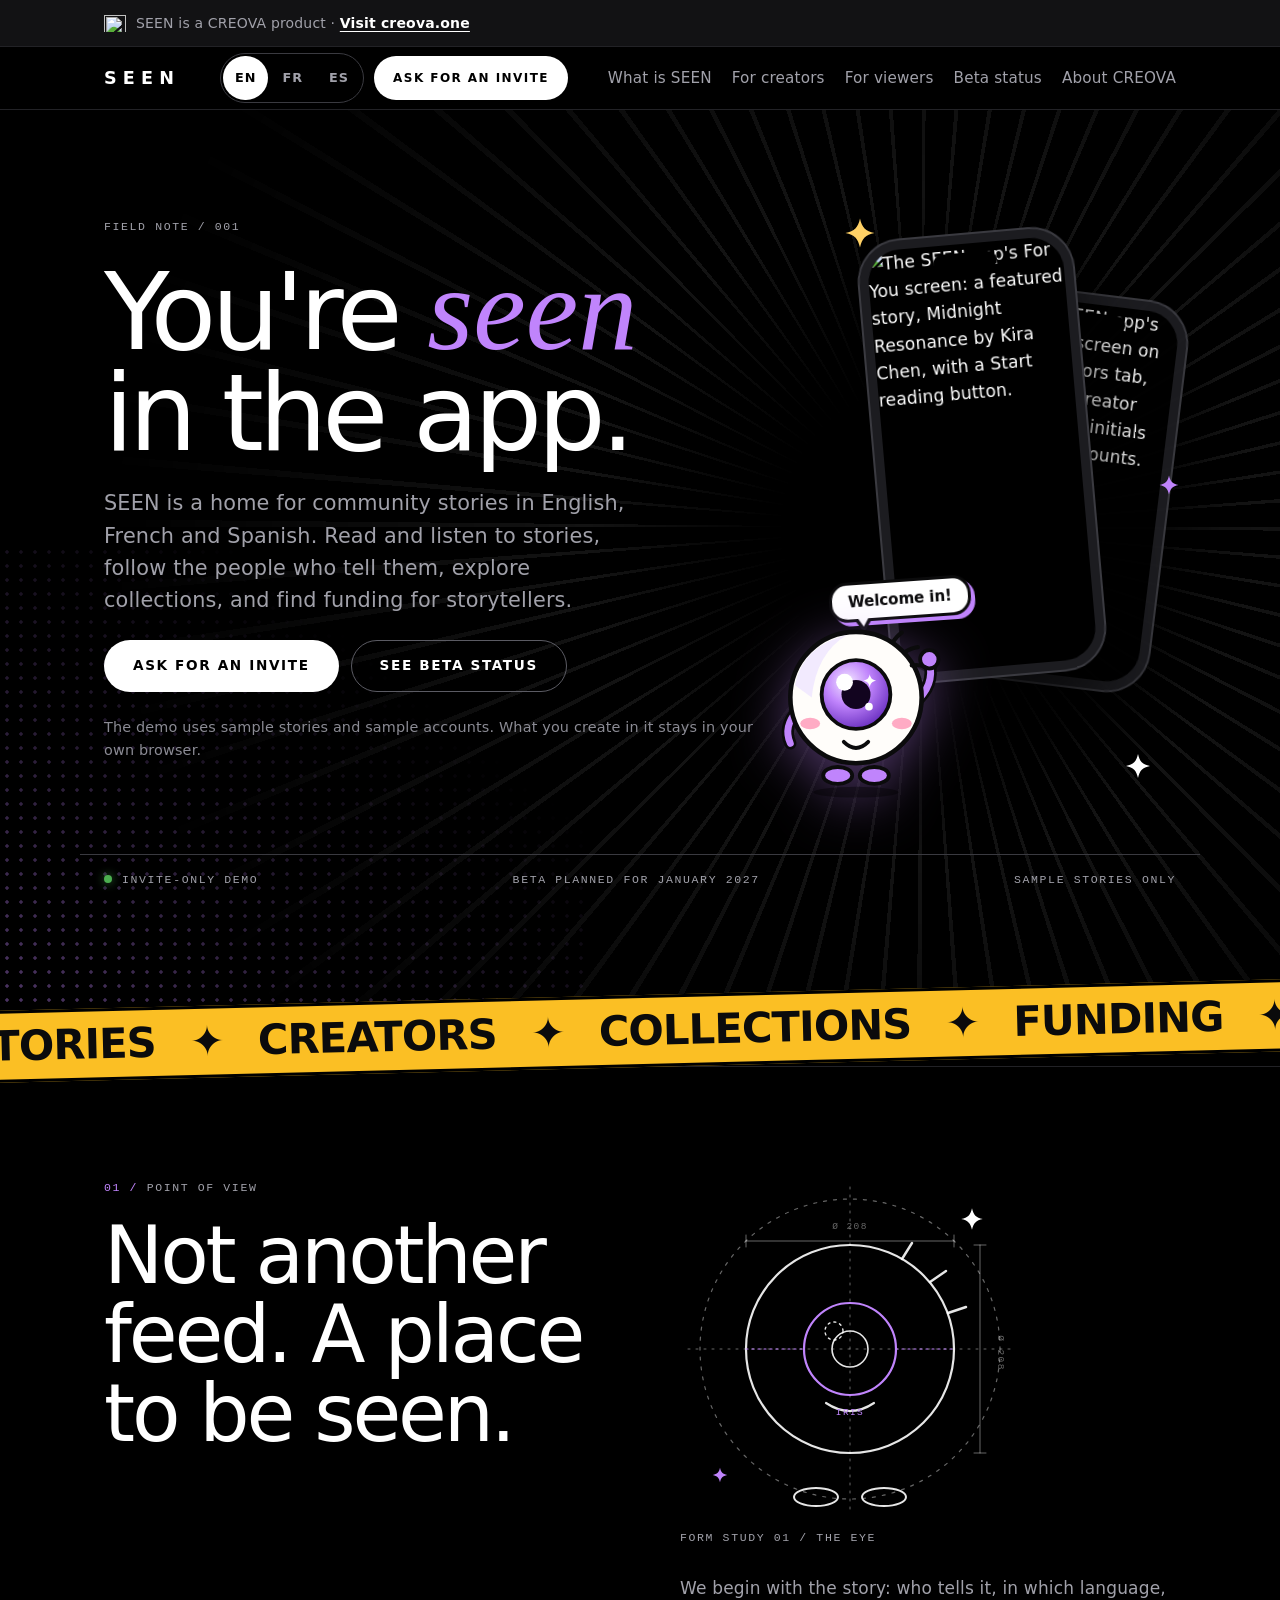
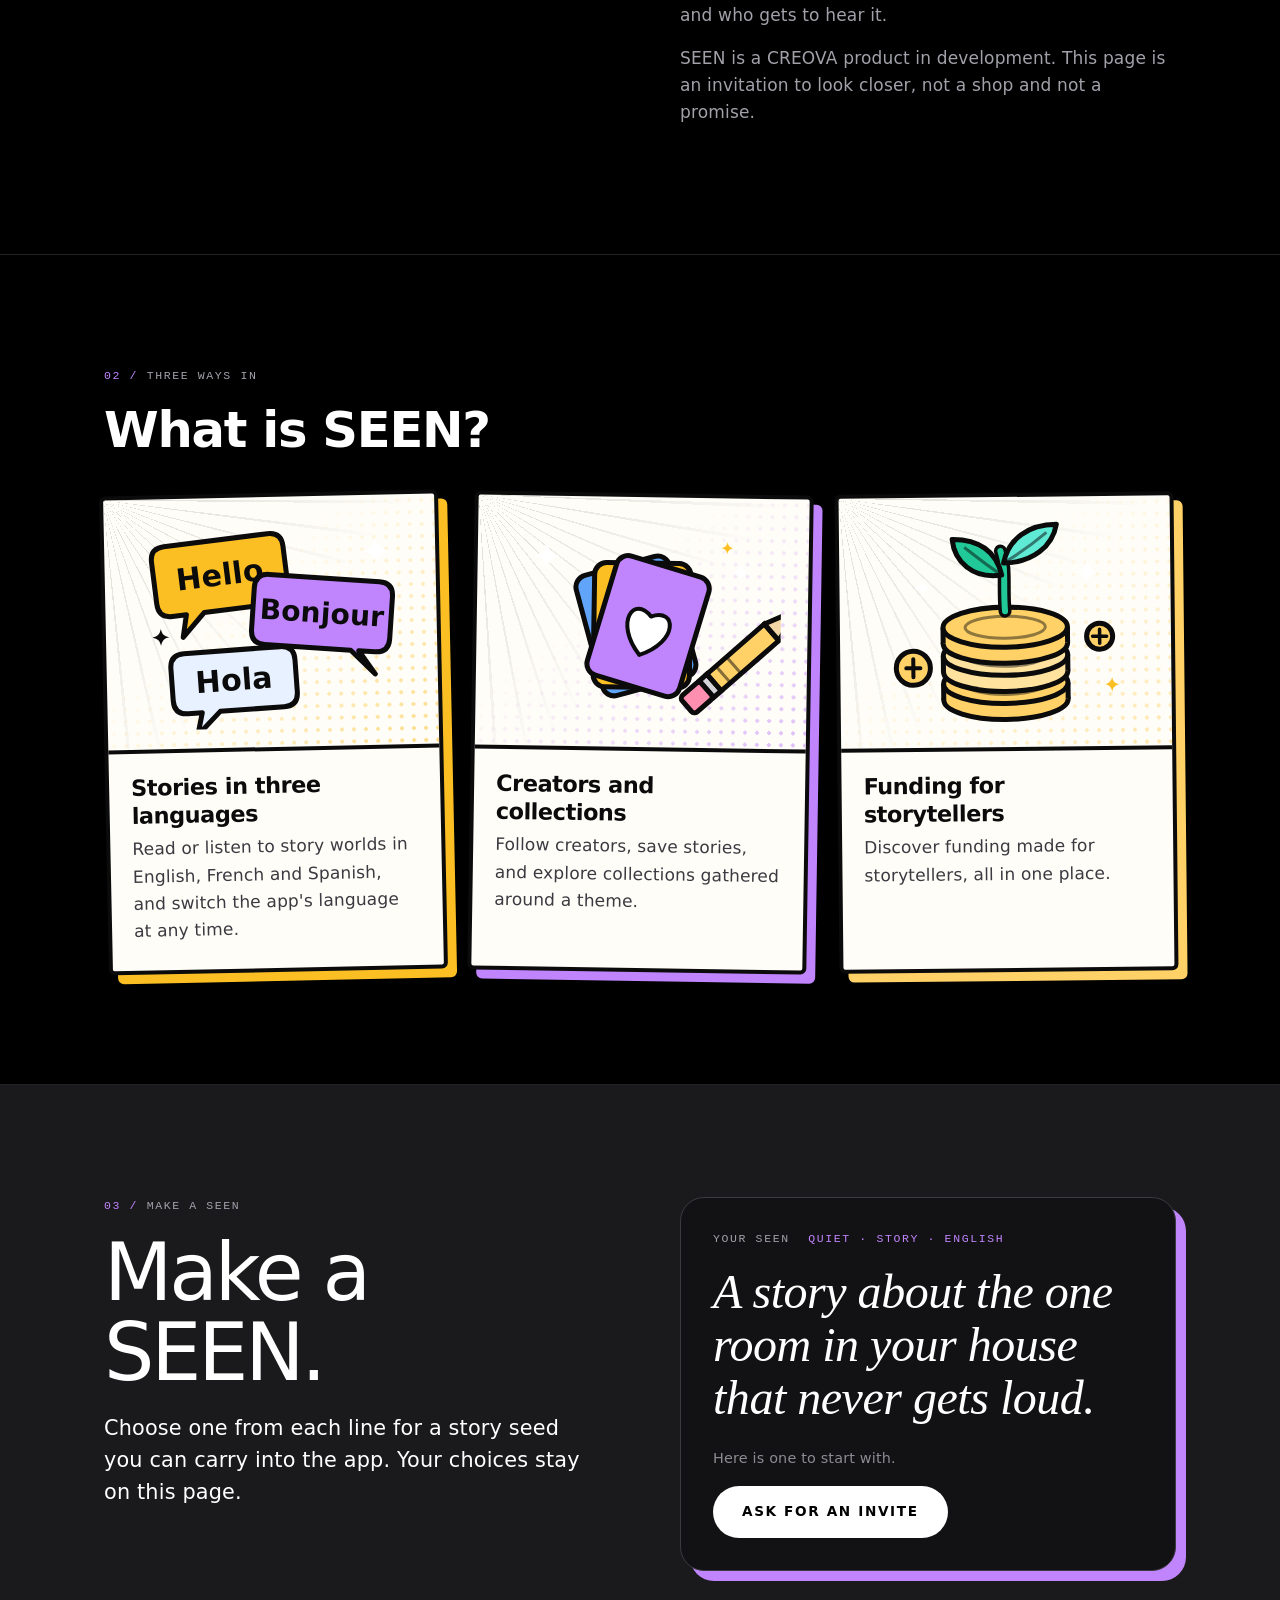
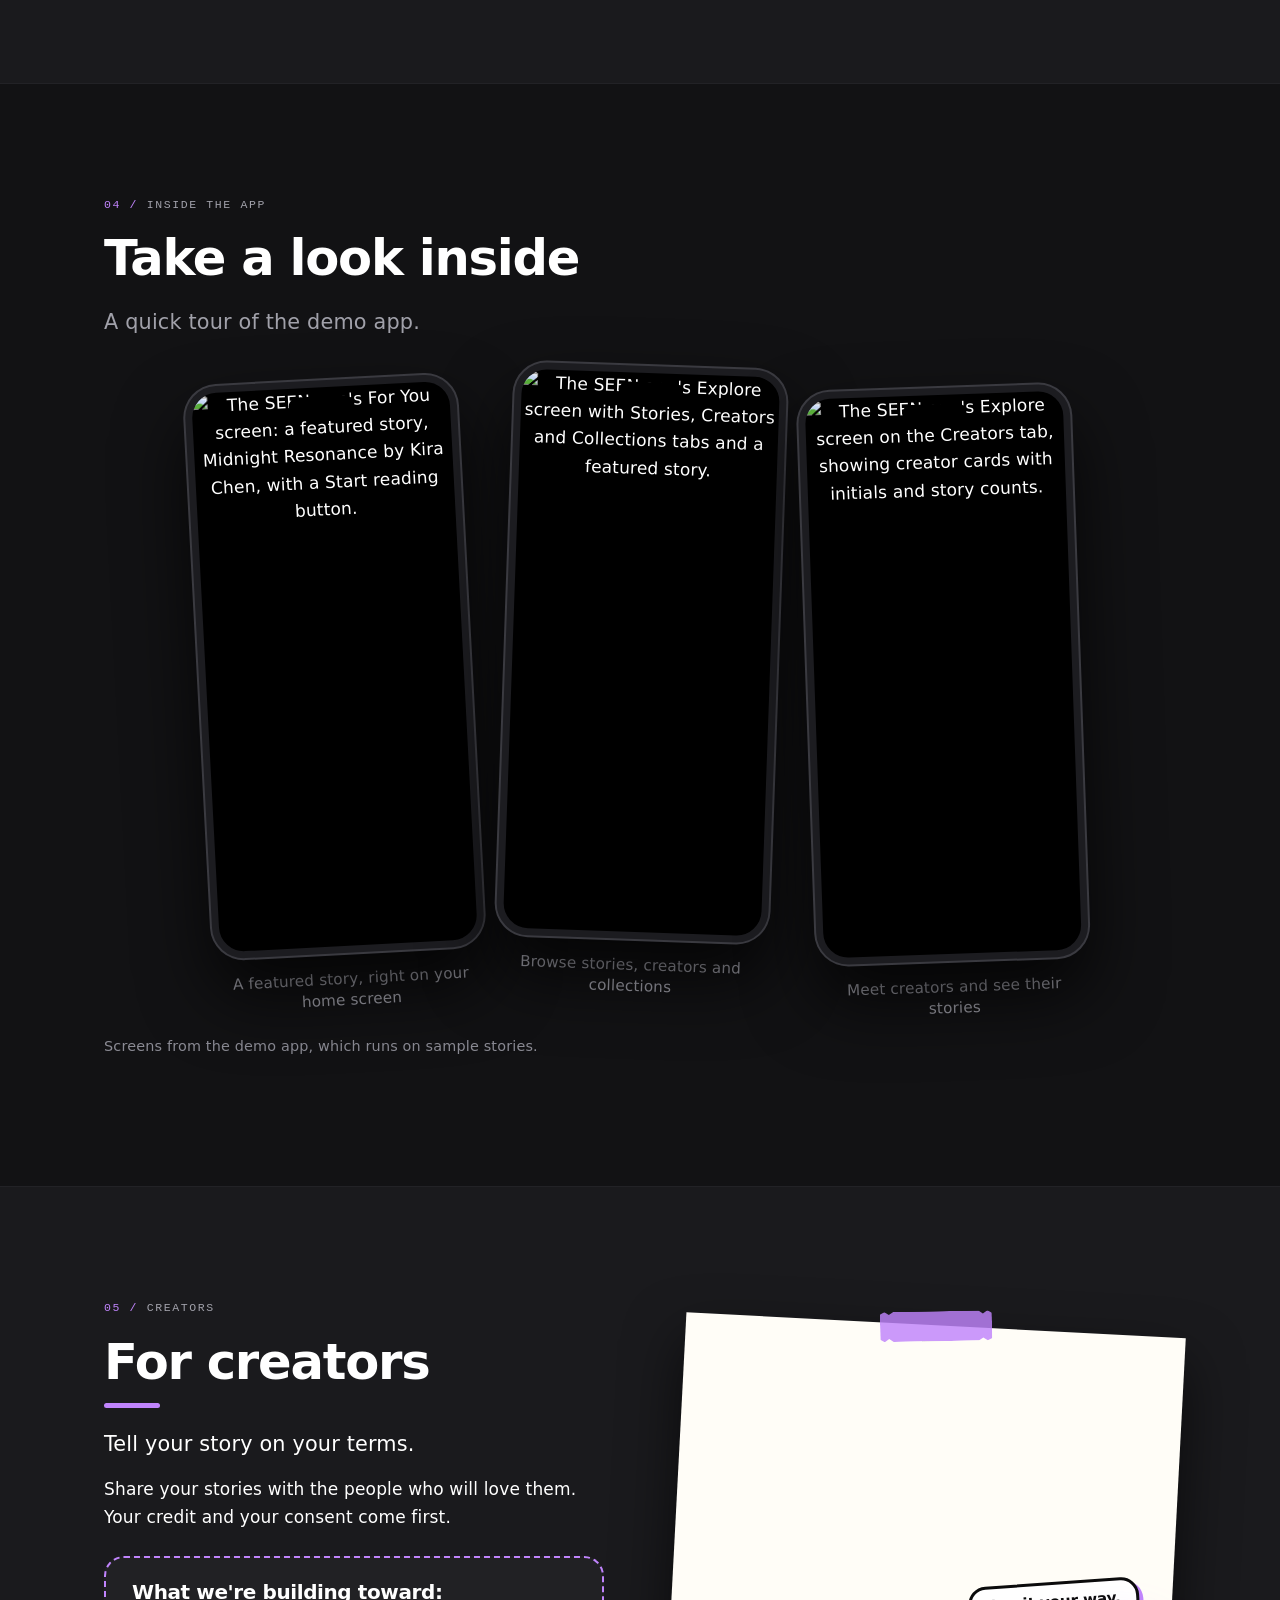
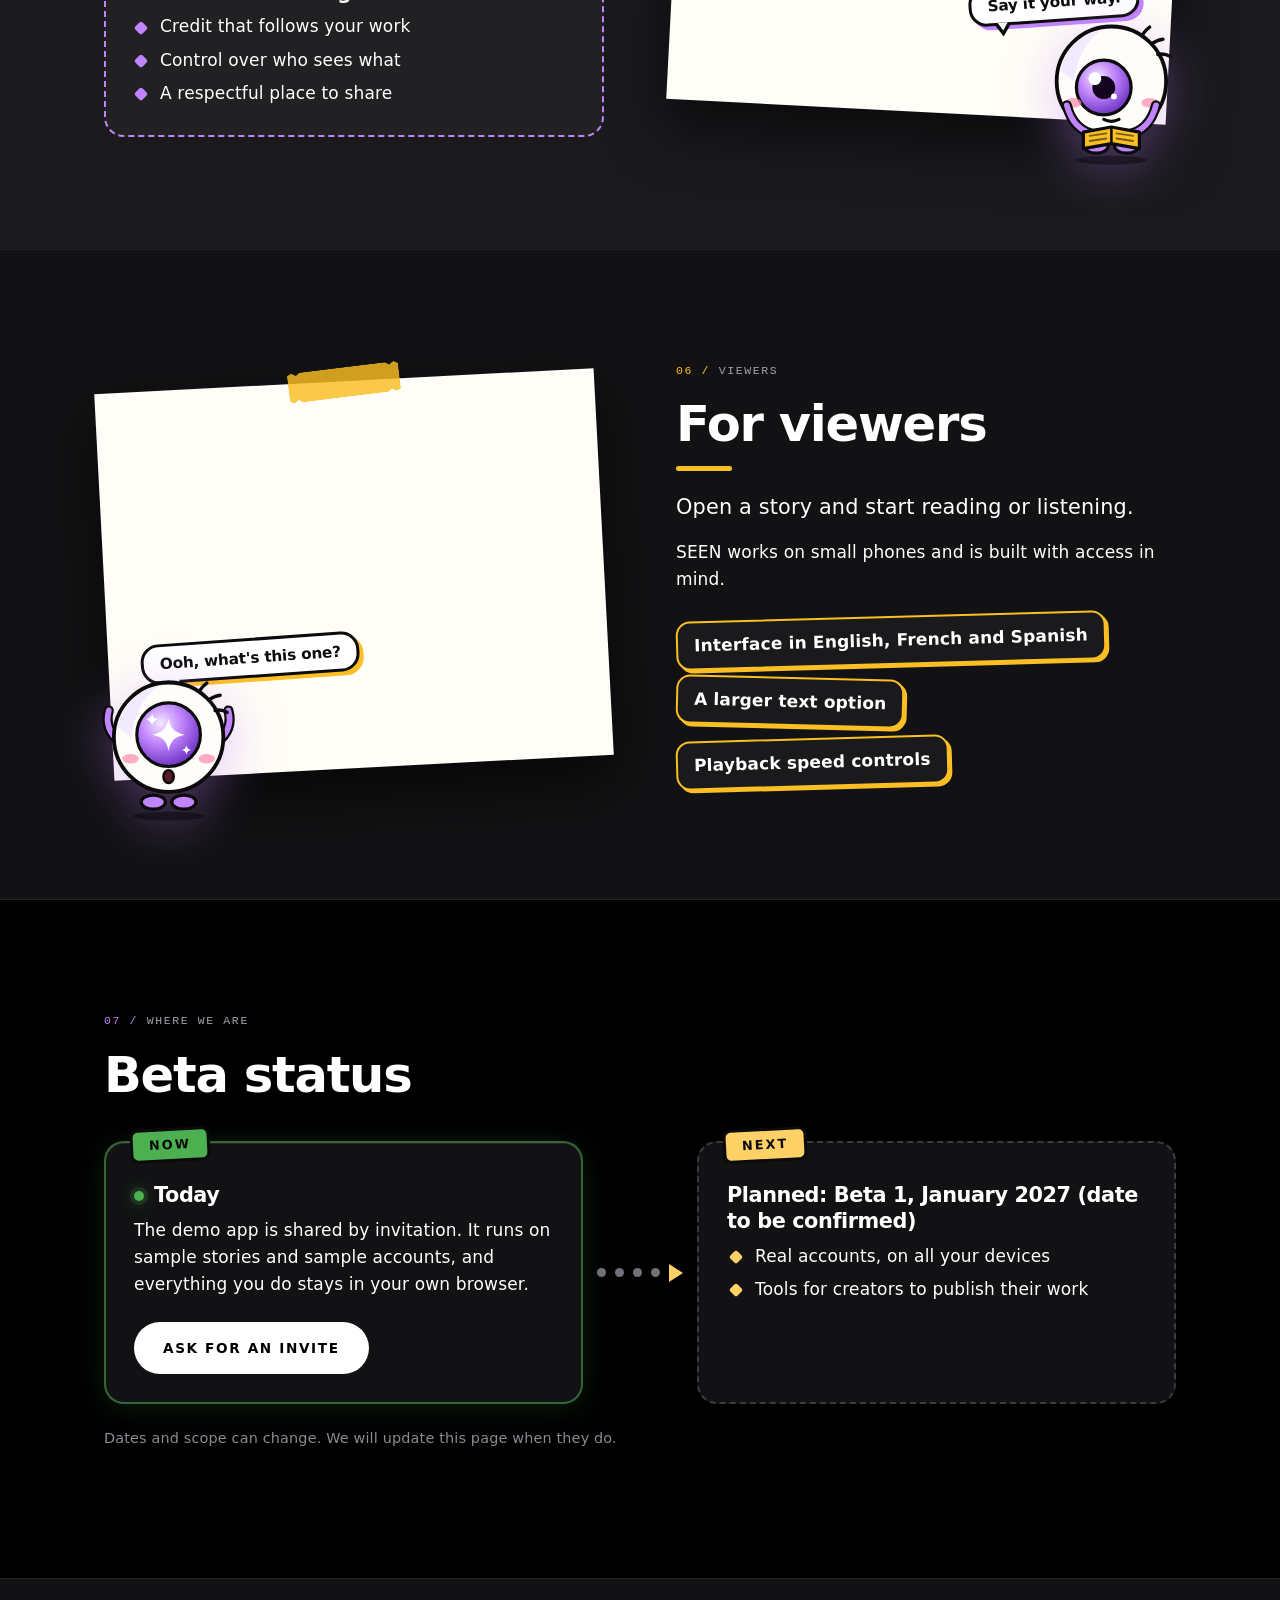
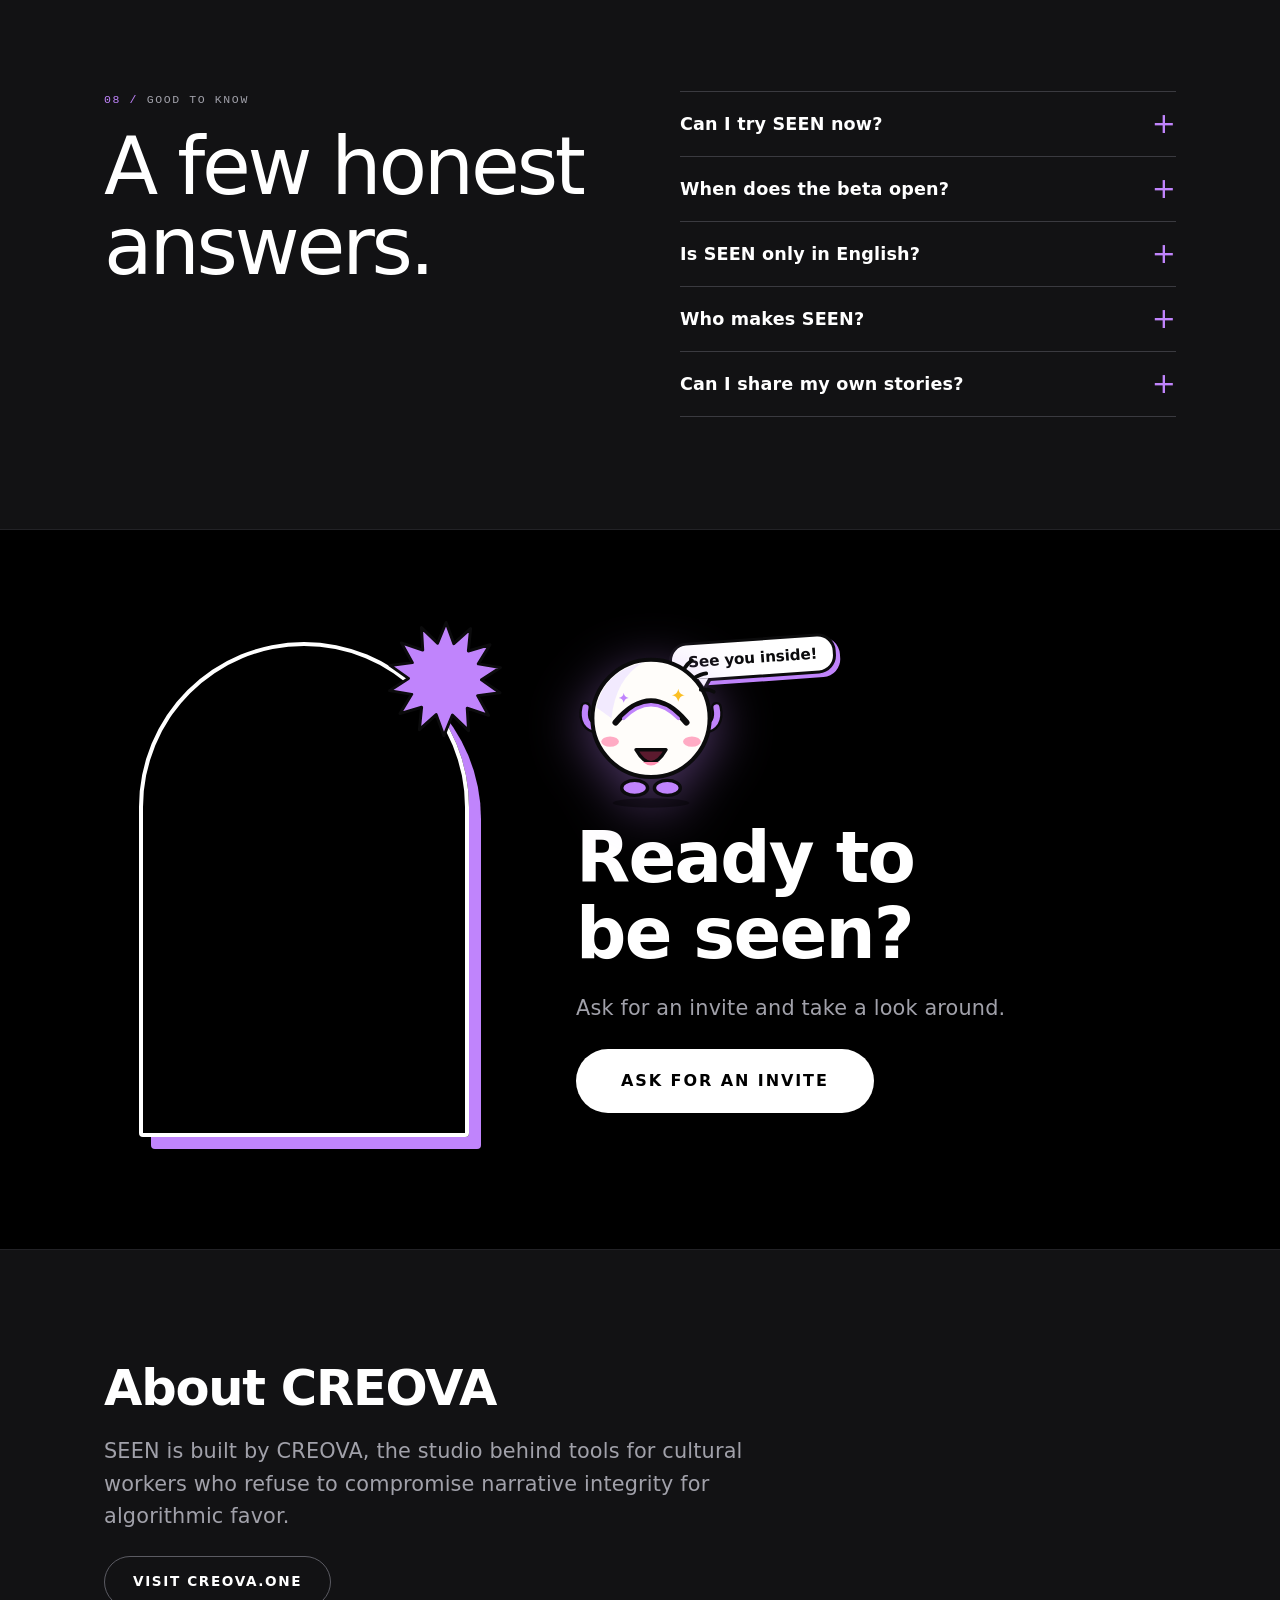
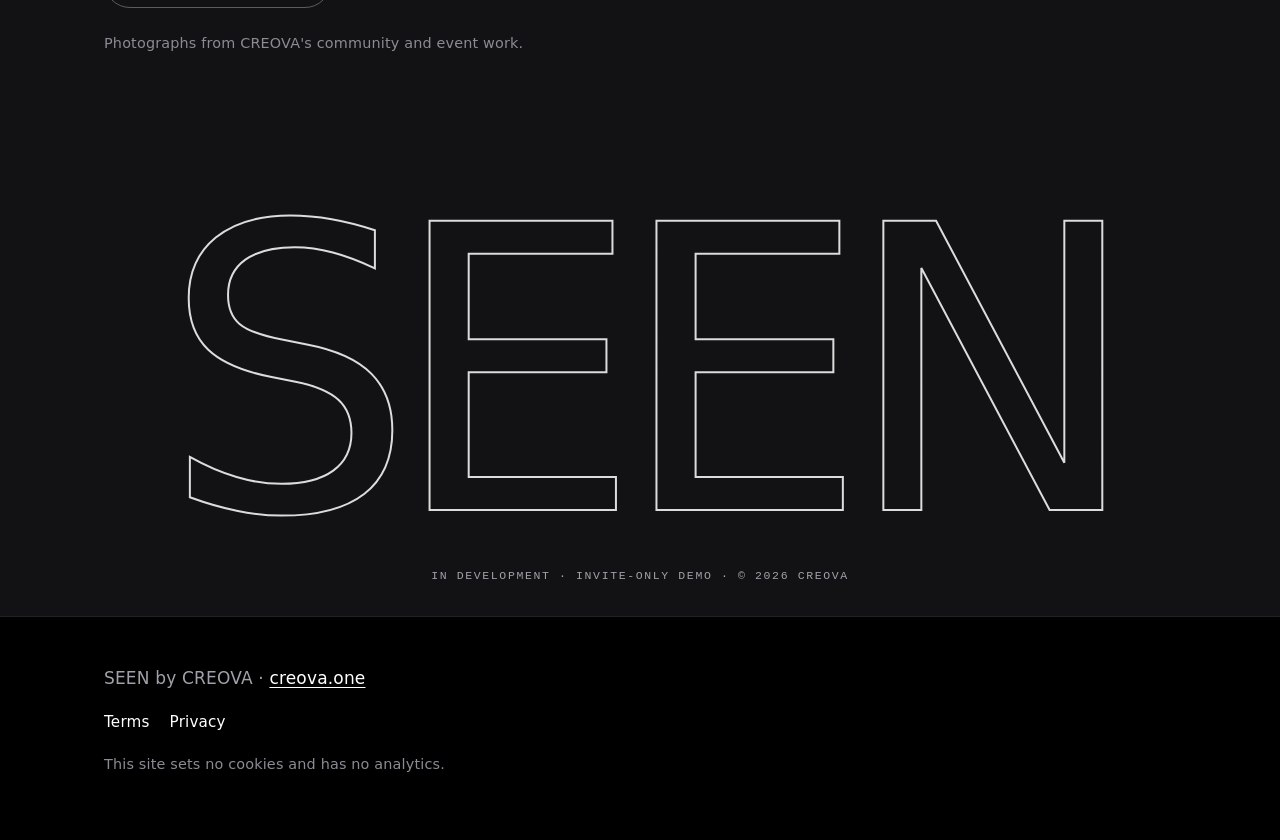
==== index.html @ 84ec368d "Publish SEEN website" ====
<!DOCTYPE html>
<html lang="en">
  <head>
    <meta charset="UTF-8" />
    <meta name="viewport" content="width=device-width, initial-scale=1" />
    <meta http-equiv="Content-Security-Policy" content="default-src 'none'; script-src 'self'; style-src 'self'; font-src 'self'; img-src 'self' data:; base-uri 'self'; form-action 'none'" />
    <meta name="referrer" content="strict-origin-when-cross-origin" />
    <title>SEEN: You're seen in the app</title>
    <meta name="description" content="SEEN is a home for community stories in English, French and Spanish. Read and listen to stories, follow creators, explore collections and find funding for storytellers." />
    <meta name="theme-color" content="#000000" />
    <link rel="icon" type="image/png" sizes="192x192" href="icons/icon-192.png" />
    <link rel="apple-touch-icon" href="icons/apple-touch-icon.png" />
    <meta name="apple-mobile-web-app-title" content="SEEN" />
    <meta property="og:type" content="website" />
    <meta property="og:site_name" content="SEEN by CREOVA" />
    <meta property="og:title" content="SEEN: You're seen in the app" />
    <meta property="og:description" content="SEEN is a home for community stories in English, French and Spanish. Read and listen to stories, follow creators, explore collections and find funding for storytellers." />
    <meta name="twitter:card" content="summary" />
    <meta property="og:image" content="https://seen.creova.one/icons/icon-512.png" />
    <link rel="alternate" hreflang="en" href="https://seen.creova.one/" />
    <link rel="alternate" hreflang="fr" href="https://seen.creova.one/fr/" />
    <link rel="alternate" hreflang="es" href="https://seen.creova.one/es/" />
    <link rel="alternate" hreflang="x-default" href="https://seen.creova.one/" />
    <link rel="canonical" href="https://seen.creova.one/" />
    <meta property="og:url" content="https://seen.creova.one/" />
    <link rel="preload" href="fonts/instrument-serif-latin-400-italic.woff2" as="font" type="font/woff2" crossorigin />
    <link rel="stylesheet" href="styles.css" />
    <script src="site.js" defer></script>
  </head>
  <body>
    <a class="skip" href="#main">Skip to content</a>
    <div class="creova-bar">
      <div class="wrap bar-row">
        <img src="creova-mark.png" alt="" width="22" height="17" />
        <p>SEEN is a CREOVA product · <a href="https://creova.one" rel="noopener">Visit creova.one</a></p>
      </div>
    </div>
    <header class="site-header">
      <div class="wrap header-row">
        <a class="wordmark" href="./" aria-label="SEEN">SEEN</a>
        <div class="header-tools">
          <nav aria-label="Language">
            <ul class="pill"><li><span aria-current="true" lang="en" aria-label="English">EN</span></li><li><a href="fr/" lang="fr" hreflang="fr" aria-label="Français">FR</a></li><li><a href="es/" lang="es" hreflang="es" aria-label="Español">ES</a></li></ul>
          </nav>
          <a class="btn btn-primary btn-small" href="mailto:support@creova.one?subject=SEEN%20invite%20request" rel="noopener">Ask for an invite</a>
        </div>
        <nav class="main-nav" aria-label="Main">
          <ul class="nav">
            <li><a href="#what">What is SEEN</a></li>
            <li><a href="#creators">For creators</a></li>
            <li><a href="#viewers">For viewers</a></li>
            <li><a href="#beta">Beta status</a></li>
            <li><a href="https://creova.one" rel="noopener">About CREOVA</a></li>
          </ul>
        </nav>
      </div>
    </header>

    <main id="main">
      <section class="band band--black hero" aria-labelledby="hero-title">
        <div class="focus-lines" aria-hidden="true"></div>
        <div class="wrap hero-grid">
          <div class="hero-copy">
            <p class="mono field">Field note / 001</p>
            <h1 id="hero-title">You're <em>seen</em> in the app.</h1>
            <p class="lead">SEEN is a home for community stories in English, French and Spanish. Read and listen to stories, follow the people who tell them, explore collections, and find funding for storytellers.</p>
            <p class="actions">
              <a class="btn btn-primary" href="mailto:support@creova.one?subject=SEEN%20invite%20request" rel="noopener">Ask for an invite</a>
              <a class="btn btn-ghost" href="#beta">See beta status</a>
            </p>
            <p class="note">The demo uses sample stories and sample accounts. What you create in it stays in your own browser.</p>
          </div>
          <div class="hero-stage">
            <div class="phone phone--back"><img src="img/app-creators.jpg" alt="The SEEN app's Explore screen on the Creators tab, showing creator cards with initials and story counts." width="508" height="1100" decoding="async" /></div>
            <div class="phone phone--front"><img src="img/app-home.jpg" alt="The SEEN app's For You screen: a featured story, Midnight Resonance by Kira Chen, with a Start reading button." width="508" height="1100" decoding="async" /></div>
            <div class="hero-mascot"><p class="bubble bubble--hero" aria-hidden="true">Welcome in!</p><svg class="mascot mascot--hello" viewBox="0 0 220 244" aria-hidden="true" focusable="false" xmlns="http://www.w3.org/2000/svg"><defs><radialGradient id="iris1" cx="38%" cy="32%" r="78%"><stop offset="0" stop-color="#f3e8ff"/><stop offset=".42" stop-color="#c084fc"/><stop offset="1" stop-color="#5b21b6"/></radialGradient></defs>
    <ellipse cx="110" cy="236" rx="56" ry="7" fill="#000" opacity=".4"/>
    <ellipse cx="86" cy="214" rx="19" ry="11" fill="#c084fc" stroke="#0b0b0c" stroke-width="5"/>
    <ellipse cx="134" cy="214" rx="19" ry="11" fill="#c084fc" stroke="#0b0b0c" stroke-width="5"/>
    <path class="wave" d="M186 120 Q214 96 206 66" fill="none" stroke="#0b0b0c" stroke-width="16" stroke-linecap="round"/><path class="wave" d="M186 120 Q214 96 206 66" fill="none" stroke="#c084fc" stroke-width="9" stroke-linecap="round"/><circle class="wave" cx="206" cy="62" r="12" fill="#c084fc" stroke="#0b0b0c" stroke-width="5"/><path d="M34 128 Q14 150 24 172" fill="none" stroke="#0b0b0c" stroke-width="16" stroke-linecap="round"/><path d="M34 128 Q14 150 24 172" fill="none" stroke="#c084fc" stroke-width="9" stroke-linecap="round"/>
    <circle cx="110" cy="112" r="86" fill="#fffdfa" stroke="#0b0b0c" stroke-width="6"/>
    <path d="M30 96 Q40 44 98 30 Q58 54 52 112 Z" fill="#efe7ff" opacity=".8"/>
    <g class="iris"><circle cx="110" cy="108" r="45" fill="url(#iris1)" stroke="#0b0b0c" stroke-width="5"/><circle cx="110" cy="108" r="19" fill="#12041f"/><circle cx="95" cy="92" r="11" fill="#fff"/><circle cx="127" cy="124" r="5" fill="#fff"/><path transform="translate(128 90) rotate(0) scale(0.7)" fill="#fff" d="M0 -12 C1.6 -4.5 4.5 -1.6 12 0 C4.5 1.6 1.6 4.5 0 12 C-1.6 4.5 -4.5 1.6 -12 0 C-4.5 -1.6 -1.6 -4.5 0 -12Z"/></g>
    <ellipse cx="50" cy="146" rx="13" ry="7.5" fill="#ff8fb1" opacity=".75"/>
    <ellipse cx="170" cy="146" rx="13" ry="7.5" fill="#ff8fb1" opacity=".75"/>
    <path d="M158 40 q6 -9 12 -13 M173 53 q10 -6 18 -7 M183 70 q11 -2 19 3" fill="none" stroke="#0b0b0c" stroke-width="5.5" stroke-linecap="round"/>
    <path d="M94 170 Q110 186 126 170" fill="none" stroke="#0b0b0c" stroke-width="5" stroke-linecap="round"/>
    
    </svg></div>
            <svg class="spark spark--a" viewBox="-14 -14 28 28" width="34" height="34" aria-hidden="true" focusable="false"><path transform="translate(0 0) rotate(0) scale(1)" fill="#ffd166" d="M0 -12 C1.6 -4.5 4.5 -1.6 12 0 C4.5 1.6 1.6 4.5 0 12 C-1.6 4.5 -4.5 1.6 -12 0 C-4.5 -1.6 -1.6 -4.5 0 -12Z"/></svg><svg class="spark spark--b" viewBox="-14 -14 28 28" width="22" height="22" aria-hidden="true" focusable="false"><path transform="translate(0 0) rotate(0) scale(1)" fill="#c084fc" d="M0 -12 C1.6 -4.5 4.5 -1.6 12 0 C4.5 1.6 1.6 4.5 0 12 C-1.6 4.5 -4.5 1.6 -12 0 C-4.5 -1.6 -1.6 -4.5 0 -12Z"/></svg><svg class="spark spark--c" viewBox="-14 -14 28 28" width="28" height="28" aria-hidden="true" focusable="false"><path transform="translate(0 0) rotate(0) scale(1)" fill="#fff" d="M0 -12 C1.6 -4.5 4.5 -1.6 12 0 C4.5 1.6 1.6 4.5 0 12 C-1.6 4.5 -4.5 1.6 -12 0 C-4.5 -1.6 -1.6 -4.5 0 -12Z"/></svg>
          </div>
        </div>
        <ul class="wrap statusbar mono"><li>Invite-only demo</li><li>Beta planned for January 2027</li><li>Sample stories only</li></ul>
      </section>

      <div class="marquee" aria-hidden="true"><div class="marquee-track"><div class="marquee-group"><span>Stories</span><span>Creators</span><span>Collections</span><span>Funding</span><span>English</span><span>Français</span><span>Español</span></div><div class="marquee-group"><span>Stories</span><span>Creators</span><span>Collections</span><span>Funding</span><span>English</span><span>Français</span><span>Español</span></div></div></div>

      <section class="band band--black idea" aria-labelledby="idea-title">
        <div class="wrap idea-grid">
          <div>
            <p class="kicker mono">Point of view</p>
            <h2 id="idea-title" class="display">Not another feed. A place to be seen.</h2>
          </div>
          <div class="idea-side">
            <figure class="study"><svg class="study-art" viewBox="0 0 340 340" aria-hidden="true" focusable="false" xmlns="http://www.w3.org/2000/svg"><g fill="none" stroke-linecap="round">
      <circle cx="170" cy="170" r="150" stroke="rgba(255,255,255,.4)" stroke-width="1.2" stroke-dasharray="3 7"/>
      <path d="M170 8 V332 M8 170 H332" stroke="rgba(255,255,255,.4)" stroke-width="1" stroke-dasharray="2 6"/>
      <circle cx="170" cy="170" r="104" stroke="rgba(255,255,255,.9)" stroke-width="2.2"/>
      <circle cx="170" cy="170" r="46" stroke="#c084fc" stroke-width="2.2"/>
      <circle cx="170" cy="170" r="18" stroke="rgba(255,255,255,.9)" stroke-width="1.6"/>
      <circle cx="154" cy="152" r="9" stroke="rgba(255,255,255,.9)" stroke-width="1.4" stroke-dasharray="2 4"/>
      <path d="M222 80 L232 64 M250 103 L266 92 M268 134 L286 128" stroke="rgba(255,255,255,.9)" stroke-width="2.4"/>
      <path d="M146 224 q24 16 48 0" stroke="rgba(255,255,255,.9)" stroke-width="2.2"/>
      <ellipse cx="136" cy="318" rx="22" ry="9" stroke="rgba(255,255,255,.9)" stroke-width="2"/><ellipse cx="204" cy="318" rx="22" ry="9" stroke="rgba(255,255,255,.9)" stroke-width="2"/>
      <path d="M66 170 H124 M216 170 H274" stroke="#c084fc" stroke-width="1.2" stroke-dasharray="2 4"/>
      <path d="M66 62 H274" stroke="rgba(255,255,255,.4)" stroke-width="1"/><path d="M66 56 V68 M274 56 V68" stroke="rgba(255,255,255,.4)" stroke-width="1"/>
      <path d="M300 66 V274" stroke="rgba(255,255,255,.4)" stroke-width="1"/><path d="M294 66 H306 M294 274 H306" stroke="rgba(255,255,255,.4)" stroke-width="1"/>
    </g>
    <g fill="rgba(255,255,255,.9)" font-size="9.5" letter-spacing="1.4" class="mono-svg">
      <text x="170" y="50" text-anchor="middle" fill="rgba(255,255,255,.4)">&#216; 208</text>
      <text x="318" y="174" text-anchor="middle" fill="rgba(255,255,255,.4)" transform="rotate(90 318 174)">&#216; 208</text>
      <text x="170" y="236" text-anchor="middle" fill="#c084fc">IRIS</text>
      
    </g>
    <path transform="translate(292 40) rotate(0) scale(0.9)" fill="#fff" d="M0 -12 C1.6 -4.5 4.5 -1.6 12 0 C4.5 1.6 1.6 4.5 0 12 C-1.6 4.5 -4.5 1.6 -12 0 C-4.5 -1.6 -1.6 -4.5 0 -12Z"/><path transform="translate(40 296) rotate(0) scale(0.6)" fill="#c084fc" d="M0 -12 C1.6 -4.5 4.5 -1.6 12 0 C4.5 1.6 1.6 4.5 0 12 C-1.6 4.5 -4.5 1.6 -12 0 C-4.5 -1.6 -1.6 -4.5 0 -12Z"/></svg><figcaption class="mono">Form study 01 / The eye</figcaption></figure>
            <p>We begin with the story: who tells it, in which language, and who gets to hear it.</p>
            <p>SEEN is a CREOVA product in development. This page is an invitation to look closer, not a shop and not a promise.</p>
          </div>
        </div>
      </section>

      <section id="what" class="band band--black" aria-labelledby="what-title">
        <div class="wrap">
          <p class="kicker mono">Three ways in</p>
          <h2 id="what-title">What is SEEN?</h2>
          <div class="panels">
            <article class="mpanel mpanel--story">
              <div class="paper"><div class="tone" aria-hidden="true"></div><svg class="spot spot--lang" viewBox="0 0 260 210" aria-hidden="true" focusable="false" xmlns="http://www.w3.org/2000/svg"><g transform="rotate(-6 80 57)"><path d="M28 22 H132 Q146 22 146 36 V78 Q146 92 132 92 H60 L36 114 L42 92 H28 Q14 92 14 78 V36 Q14 22 28 22 Z" fill="#fbbf24" stroke="#0b0b0c" stroke-width="5" stroke-linejoin="round"/><text x="80" y="67.2" text-anchor="middle" font-size="30" font-weight="800" fill="#0b0b0c" class="spot-text">Hello</text></g><g transform="rotate(5 181 97)"><path d="M126 62 H236 Q250 62 250 76 V118 Q250 132 236 132 H220 L238 154 L212 132 H126 Q112 132 112 118 V76 Q112 62 126 62 Z" fill="#c084fc" stroke="#0b0b0c" stroke-width="5" stroke-linejoin="round"/><text x="181" y="106.52" text-anchor="middle" font-size="28" font-weight="800" fill="#0b0b0c" class="spot-text">Bonjour</text></g><g transform="rotate(-3 92 162)"><path d="M44 132 H140 Q154 132 154 146 V178 Q154 192 140 192 H76 L52 214 L58 192 H44 Q30 192 30 178 V146 Q30 132 44 132 Z" fill="#e8f1ff" stroke="#0b0b0c" stroke-width="5" stroke-linejoin="round"/><text x="92" y="172.2" text-anchor="middle" font-size="30" font-weight="800" fill="#0b0b0c" class="spot-text">Hola</text></g>
       <path transform="translate(236 36) rotate(0) scale(1.1)" fill="#fff" d="M0 -12 C1.6 -4.5 4.5 -1.6 12 0 C4.5 1.6 1.6 4.5 0 12 C-1.6 4.5 -4.5 1.6 -12 0 C-4.5 -1.6 -1.6 -4.5 0 -12Z"/><path transform="translate(20 118) rotate(0) scale(0.7)" fill="#0b0b0c" d="M0 -12 C1.6 -4.5 4.5 -1.6 12 0 C4.5 1.6 1.6 4.5 0 12 C-1.6 4.5 -4.5 1.6 -12 0 C-4.5 -1.6 -1.6 -4.5 0 -12Z"/></svg></div>
              <div class="caption"><h3>Stories in three languages</h3><p>Read or listen to story worlds in English, French and Spanish, and switch the app's language at any time.</p></div>
            </article>
            <article class="mpanel mpanel--creator">
              <div class="paper"><div class="tone" aria-hidden="true"></div><svg class="spot spot--create" viewBox="0 0 260 210" aria-hidden="true" focusable="false" xmlns="http://www.w3.org/2000/svg"><g transform="rotate(-16 130 130)"><rect x="82" y="46" width="96" height="124" rx="12" fill="#60a5fa" stroke="#0b0b0c" stroke-width="5"/><circle cx="130" cy="92" r="14" fill="#fff" stroke="#0b0b0c" stroke-width="4"/><path d="M102 150 Q130 116 158 150" fill="#fff" stroke="#0b0b0c" stroke-width="4"/></g>
       <g transform="rotate(0 130 130)"><rect x="82" y="46" width="96" height="124" rx="12" fill="#fbbf24" stroke="#0b0b0c" stroke-width="5"/><path d="M130 76 l8 18 20 2 -15 13 5 20 -18 -10 -18 10 5 -20 -15 -13 20 -2 Z" fill="#fff" stroke="#0b0b0c" stroke-width="4" stroke-linejoin="round"/></g>
       <g transform="rotate(16 130 130)"><rect x="82" y="46" width="96" height="124" rx="12" fill="#c084fc" stroke="#0b0b0c" stroke-width="5"/><path d="M130 138 C96 114 108 82 130 98 C152 82 164 114 130 138 Z" fill="#fff" stroke="#0b0b0c" stroke-width="4" stroke-linejoin="round"/></g>
       <g transform="translate(176 188) rotate(-42)"><rect x="0" y="-11" width="26" height="22" rx="4" fill="#ff8fb1" stroke="#0b0b0c" stroke-width="5"/><rect x="26" y="-11" width="10" height="22" fill="#d4d4d8" stroke="#0b0b0c" stroke-width="5"/><rect x="36" y="-11" width="76" height="22" fill="#ffd166" stroke="#0b0b0c" stroke-width="5"/><path d="M48 -11 V11 M62 -11 V11" stroke="#0b0b0c" stroke-width="3" opacity=".5"/><path d="M112 -11 L146 0 L112 11 Z" fill="#f3d6a5" stroke="#0b0b0c" stroke-width="5" stroke-linejoin="round"/><path d="M134 -4 L146 0 L134 4 Z" fill="#0b0b0c"/></g>
       <path transform="translate(34 40) rotate(0) scale(1.1)" fill="#fff" d="M0 -12 C1.6 -4.5 4.5 -1.6 12 0 C4.5 1.6 1.6 4.5 0 12 C-1.6 4.5 -4.5 1.6 -12 0 C-4.5 -1.6 -1.6 -4.5 0 -12Z"/><path transform="translate(228 54) rotate(0) scale(0.8)" fill="#fff" d="M0 -12 C1.6 -4.5 4.5 -1.6 12 0 C4.5 1.6 1.6 4.5 0 12 C-1.6 4.5 -4.5 1.6 -12 0 C-4.5 -1.6 -1.6 -4.5 0 -12Z"/><path transform="translate(214 30) rotate(0) scale(0.5)" fill="#fbbf24" d="M0 -12 C1.6 -4.5 4.5 -1.6 12 0 C4.5 1.6 1.6 4.5 0 12 C-1.6 4.5 -4.5 1.6 -12 0 C-4.5 -1.6 -1.6 -4.5 0 -12Z"/></svg></div>
              <div class="caption"><h3>Creators and collections</h3><p>Follow creators, save stories, and explore collections gathered around a theme.</p></div>
            </article>
            <article class="mpanel mpanel--funding">
              <div class="paper"><div class="tone" aria-hidden="true"></div><svg class="spot spot--fund" viewBox="0 0 260 210" aria-hidden="true" focusable="false" xmlns="http://www.w3.org/2000/svg"><ellipse cx="130" cy="182" rx="62" ry="20" fill="#ffd166" stroke="#0b0b0c" stroke-width="5"/><rect x="68" y="166" width="124" height="16" fill="#ffd166"/><path d="M68 166 V182 M192 166 V182" stroke="#0b0b0c" stroke-width="5"/><ellipse cx="130" cy="166" rx="62" ry="20" fill="#ffd166" stroke="#0b0b0c" stroke-width="5"/><ellipse cx="130" cy="166" rx="40" ry="11" fill="none" stroke="#0b0b0c" stroke-width="3" opacity=".45"/><ellipse cx="130" cy="154" rx="62" ry="20" fill="#ffe29e" stroke="#0b0b0c" stroke-width="5"/><rect x="68" y="138" width="124" height="16" fill="#ffe29e"/><path d="M68 138 V154 M192 138 V154" stroke="#0b0b0c" stroke-width="5"/><ellipse cx="130" cy="138" rx="62" ry="20" fill="#ffe29e" stroke="#0b0b0c" stroke-width="5"/><ellipse cx="130" cy="138" rx="40" ry="11" fill="none" stroke="#0b0b0c" stroke-width="3" opacity=".45"/><ellipse cx="130" cy="126" rx="62" ry="20" fill="#ffd166" stroke="#0b0b0c" stroke-width="5"/><rect x="68" y="110" width="124" height="16" fill="#ffd166"/><path d="M68 110 V126 M192 110 V126" stroke="#0b0b0c" stroke-width="5"/><ellipse cx="130" cy="110" rx="62" ry="20" fill="#ffd166" stroke="#0b0b0c" stroke-width="5"/><ellipse cx="130" cy="110" rx="40" ry="11" fill="none" stroke="#0b0b0c" stroke-width="3" opacity=".45"/>
     <path d="M130 94 C128 68 132 52 126 34" fill="none" stroke="#0b0b0c" stroke-width="13" stroke-linecap="round"/><path d="M130 94 C128 68 132 52 126 34" fill="none" stroke="#20c997" stroke-width="6" stroke-linecap="round"/>
     <path d="M127 58 C98 62 80 44 78 22 C104 22 122 34 127 58 Z" fill="#20c997" stroke="#0b0b0c" stroke-width="5" stroke-linejoin="round"/><path d="M129 46 C158 46 178 30 182 8 C154 8 134 22 129 46 Z" fill="#5eead4" stroke="#0b0b0c" stroke-width="5" stroke-linejoin="round"/>
     <path d="M127 58 C112 48 100 38 90 30 M129 46 C146 36 160 26 172 16" stroke="#0b0b0c" stroke-width="3" fill="none" opacity=".5"/>
     <circle cx="38" cy="150" r="17" fill="#ffd166" stroke="#0b0b0c" stroke-width="5"/><path d="M38 141 v18 M31 150 h14" stroke="#0b0b0c" stroke-width="4" stroke-linecap="round"/><circle cx="224" cy="120" r="13" fill="#ffd166" stroke="#0b0b0c" stroke-width="5"/><path d="M224 113 v14 M217 120 h14" stroke="#0b0b0c" stroke-width="3.5" stroke-linecap="round"/>
     <path transform="translate(212 56) rotate(0) scale(1)" fill="#fff" d="M0 -12 C1.6 -4.5 4.5 -1.6 12 0 C4.5 1.6 1.6 4.5 0 12 C-1.6 4.5 -4.5 1.6 -12 0 C-4.5 -1.6 -1.6 -4.5 0 -12Z"/><path transform="translate(48 70) rotate(0) scale(0.7)" fill="#fff" d="M0 -12 C1.6 -4.5 4.5 -1.6 12 0 C4.5 1.6 1.6 4.5 0 12 C-1.6 4.5 -4.5 1.6 -12 0 C-4.5 -1.6 -1.6 -4.5 0 -12Z"/><path transform="translate(236 168) rotate(0) scale(0.6)" fill="#fbbf24" d="M0 -12 C1.6 -4.5 4.5 -1.6 12 0 C4.5 1.6 1.6 4.5 0 12 C-1.6 4.5 -4.5 1.6 -12 0 C-4.5 -1.6 -1.6 -4.5 0 -12Z"/></svg></div>
              <div class="caption"><h3>Funding for storytellers</h3><p>Discover funding made for storytellers, all in one place.</p></div>
            </article>
          </div>
        </div>
      </section>

      <section id="make" class="band band--elevated make" aria-labelledby="make-title" data-make>
        <div class="wrap make-grid">
          <div>
            <p class="kicker mono">Make a SEEN</p>
            <h2 id="make-title" class="display">Make a SEEN.</h2>
            <p class="lead">Choose one from each line for a story seed you can carry into the app. Your choices stay on this page.</p>
            <div class="make-controls" data-controls hidden>
              <fieldset><legend class="mono">Begin with a feeling</legend><div class="opts"><label class="opt"><input type="radio" name="feeling" value="0" checked /><span>Quiet</span></label><label class="opt"><input type="radio" name="feeling" value="1" /><span>Bold</span></label><label class="opt"><input type="radio" name="feeling" value="2" /><span>Tender</span></label></div></fieldset>
              <fieldset><legend class="mono">Pick a form</legend><div class="opts"><label class="opt"><input type="radio" name="form" value="0" checked /><span>Story</span></label><label class="opt"><input type="radio" name="form" value="1" /><span>Song</span></label><label class="opt"><input type="radio" name="form" value="2" /><span>Film</span></label></div></fieldset>
              <fieldset><legend class="mono">Say it in</legend><div class="opts"><label class="opt"><input type="radio" name="lang" value="0" checked /><span>English</span></label><label class="opt"><input type="radio" name="lang" value="1" /><span>Français</span></label><label class="opt"><input type="radio" name="lang" value="2" /><span>Español</span></label></div></fieldset>
            </div>
          </div>
          <div class="make-card">
            <p class="mono make-label">Your SEEN <span data-tags>Quiet · Story · English</span></p>
            <p class="seed" data-output lang="en" aria-live="polite">A story about the one room in your house that never gets loud.</p>
            <p class="note" data-fallback>Here is one to start with.</p>
            <p class="actions">
              <button type="button" class="btn btn-ghost" data-copy data-done="Copied" hidden>Copy my SEEN</button>
              <a class="btn btn-primary" href="mailto:support@creova.one?subject=SEEN%20invite%20request" rel="noopener">Ask for an invite</a>
            </p>
          </div>
        </div>
        <ul data-seeds hidden><li data-seed="en-0-0" lang="en">A story about the one room in your house that never gets loud.</li><li data-seed="en-0-1" lang="en">A song for the hour just before everyone wakes.</li><li data-seed="en-0-2" lang="en">A film that is only the light moving across one kitchen table.</li><li data-seed="en-1-0" lang="en">A story that begins with you saying the thing out loud.</li><li data-seed="en-1-1" lang="en">A song that takes up the whole street.</li><li data-seed="en-1-2" lang="en">A film whose first shot is the last thing anyone expected.</li><li data-seed="en-2-0" lang="en">A story about someone who remembers your name correctly.</li><li data-seed="en-2-1" lang="en">A song for the person who stayed.</li><li data-seed="en-2-2" lang="en">A film made of hands: cooking, mending, waving goodbye.</li><li data-seed="fr-0-0" lang="fr">Une histoire sur la seule pièce de la maison qui ne devient jamais bruyante.</li><li data-seed="fr-0-1" lang="fr">Une chanson pour l'heure juste avant que tout le monde se réveille.</li><li data-seed="fr-0-2" lang="fr">Un film qui n'est que la lumière qui traverse une table de cuisine.</li><li data-seed="fr-1-0" lang="fr">Une histoire qui commence par vous, qui dites la chose à voix haute.</li><li data-seed="fr-1-1" lang="fr">Une chanson qui prend toute la rue.</li><li data-seed="fr-1-2" lang="fr">Un film dont le premier plan est ce que personne n'attendait.</li><li data-seed="fr-2-0" lang="fr">Une histoire sur quelqu'un qui retient correctement votre nom.</li><li data-seed="fr-2-1" lang="fr">Une chanson pour la personne qui est restée.</li><li data-seed="fr-2-2" lang="fr">Un film fait de mains : qui cuisinent, qui réparent, qui disent au revoir.</li><li data-seed="es-0-0" lang="es">Una historia sobre la única habitación de tu casa que nunca se pone ruidosa.</li><li data-seed="es-0-1" lang="es">Una canción para la hora justo antes de que todos despierten.</li><li data-seed="es-0-2" lang="es">Una película que es solo la luz cruzando una mesa de cocina.</li><li data-seed="es-1-0" lang="es">Una historia que empieza contigo diciendo la cosa en voz alta.</li><li data-seed="es-1-1" lang="es">Una canción que ocupa toda la calle.</li><li data-seed="es-1-2" lang="es">Una película cuyo primer plano es lo que nadie esperaba.</li><li data-seed="es-2-0" lang="es">Una historia sobre alguien que recuerda bien tu nombre.</li><li data-seed="es-2-1" lang="es">Una canción para la persona que se quedó.</li><li data-seed="es-2-2" lang="es">Una película hecha de manos: cocinando, remendando, diciendo adiós.</li></ul>
      </section>

      <section class="band band--surface tour" aria-labelledby="tour-title">
        <div class="wrap">
          <p class="kicker mono">Inside the app</p>
          <h2 id="tour-title">Take a look inside</h2>
          <p class="lead">A quick tour of the demo app.</p>
          <div class="shots">
            <figure class="shot shot--1"><div class="phone "><img src="img/app-home.jpg" alt="The SEEN app's For You screen: a featured story, Midnight Resonance by Kira Chen, with a Start reading button." width="508" height="1100" loading="lazy" decoding="async" /></div><figcaption>A featured story, right on your home screen</figcaption></figure>
            <figure class="shot shot--2"><div class="phone "><img src="img/app-explore.jpg" alt="The SEEN app's Explore screen with Stories, Creators and Collections tabs and a featured story." width="508" height="1100" loading="lazy" decoding="async" /></div><figcaption>Browse stories, creators and collections</figcaption></figure>
            <figure class="shot shot--3"><div class="phone "><img src="img/app-creators.jpg" alt="The SEEN app's Explore screen on the Creators tab, showing creator cards with initials and story counts." width="508" height="1100" loading="lazy" decoding="async" /></div><figcaption>Meet creators and see their stories</figcaption></figure>
          </div>
          <p class="note">Screens from the demo app, which runs on sample stories.</p>
        </div>
      </section>

      <section id="creators" class="band band--elevated band--creator" aria-labelledby="creators-title">
        <div class="wrap split">
          <div>
            <p class="kicker mono">Creators</p>
            <h2 id="creators-title">For creators</h2>
            <p class="lead">Tell your story on your terms.</p>
            <p>Share your stories with the people who will love them. Your credit and your consent come first.</p>
            <div class="quest-card">
              <h3>What we're building toward:</h3>
              <ul><li>Credit that follows your work</li><li>Control over who sees what</li><li>A respectful place to share</li></ul>
            </div>
          </div>
          <figure class="polaroid polaroid--a">
            <span class="tape" aria-hidden="true"></span>
            <img src="img/creators-laptop.jpg" alt="A woman laughing as she looks up from a laptop in a community lounge with bookshelves behind her." width="960" height="639" loading="lazy" decoding="async" />
            <div class="figure-mascot"><p class="bubble " aria-hidden="true">Say it your way.</p><svg class="mascot mascot--read" viewBox="0 0 220 244" aria-hidden="true" focusable="false" xmlns="http://www.w3.org/2000/svg"><defs><radialGradient id="iris2" cx="38%" cy="32%" r="78%"><stop offset="0" stop-color="#f3e8ff"/><stop offset=".42" stop-color="#c084fc"/><stop offset="1" stop-color="#5b21b6"/></radialGradient></defs>
    <ellipse cx="110" cy="236" rx="56" ry="7" fill="#000" opacity=".4"/>
    <ellipse cx="86" cy="214" rx="19" ry="11" fill="#c084fc" stroke="#0b0b0c" stroke-width="5"/>
    <ellipse cx="134" cy="214" rx="19" ry="11" fill="#c084fc" stroke="#0b0b0c" stroke-width="5"/>
    
    <circle cx="110" cy="112" r="86" fill="#fffdfa" stroke="#0b0b0c" stroke-width="6"/>
    <path d="M30 96 Q40 44 98 30 Q58 54 52 112 Z" fill="#efe7ff" opacity=".8"/>
    <g class="iris" transform="translate(-12 14)"><circle cx="110" cy="108" r="43" fill="url(#iris2)" stroke="#0b0b0c" stroke-width="5"/><circle cx="110" cy="108" r="18" fill="#12041f"/><circle cx="96" cy="94" r="10" fill="#fff"/><circle cx="126" cy="122" r="4.5" fill="#fff"/></g>
    <ellipse cx="50" cy="146" rx="13" ry="7.5" fill="#ff8fb1" opacity=".75"/>
    <ellipse cx="170" cy="146" rx="13" ry="7.5" fill="#ff8fb1" opacity=".75"/>
    <path d="M158 40 q6 -9 12 -13 M173 53 q10 -6 18 -7 M183 70 q11 -2 19 3" fill="none" stroke="#0b0b0c" stroke-width="5.5" stroke-linecap="round"/>
    <path d="M98 172 Q110 178 122 172" fill="none" stroke="#0b0b0c" stroke-width="5" stroke-linecap="round"/>
    <path d="M40 150 Q50 190 86 196" fill="none" stroke="#0b0b0c" stroke-width="16" stroke-linecap="round"/><path d="M40 150 Q50 190 86 196" fill="none" stroke="#c084fc" stroke-width="9" stroke-linecap="round"/><path d="M180 150 Q170 190 134 196" fill="none" stroke="#0b0b0c" stroke-width="16" stroke-linecap="round"/><path d="M180 150 Q170 190 134 196" fill="none" stroke="#c084fc" stroke-width="9" stroke-linecap="round"/>
    <g transform="translate(110 198)"><path d="M-44 -6 L0 -14 L44 -6 L44 20 L0 12 L-44 20 Z" fill="#fbbf24" stroke="#0b0b0c" stroke-width="5" stroke-linejoin="round"/><path d="M0 -14 L0 12" stroke="#0b0b0c" stroke-width="4"/><path d="M-34 0 L-8 -4 M-34 8 L-8 4 M8 -4 L34 0 M8 4 L34 8" stroke="#0b0b0c" stroke-width="3" stroke-linecap="round" opacity=".55"/></g></svg></div>
          </figure>
        </div>
      </section>

      <section id="viewers" class="band band--surface band--story" aria-labelledby="viewers-title">
        <div class="wrap split split--flip">
          <div>
            <p class="kicker mono">Viewers</p>
            <h2 id="viewers-title">For viewers</h2>
            <p class="lead">Open a story and start reading or listening.</p>
            <p>SEEN works on small phones and is built with access in mind.</p>
            <ul class="chips"><li>Interface in English, French and Spanish</li><li>A larger text option</li><li>Playback speed controls</li></ul>
          </div>
          <figure class="polaroid polaroid--b">
            <span class="tape" aria-hidden="true"></span>
            <img src="img/viewers-chess.jpg" alt="Two people talking over a chess board in a community room with full bookshelves." width="960" height="639" loading="lazy" decoding="async" />
            <div class="figure-mascot figure-mascot--left"><p class="bubble " aria-hidden="true">Ooh, what's this one?</p><svg class="mascot mascot--wow" viewBox="0 0 220 244" aria-hidden="true" focusable="false" xmlns="http://www.w3.org/2000/svg"><defs><radialGradient id="iris3" cx="38%" cy="32%" r="78%"><stop offset="0" stop-color="#f3e8ff"/><stop offset=".42" stop-color="#c084fc"/><stop offset="1" stop-color="#5b21b6"/></radialGradient></defs>
    <ellipse cx="110" cy="236" rx="56" ry="7" fill="#000" opacity=".4"/>
    <ellipse cx="86" cy="214" rx="19" ry="11" fill="#c084fc" stroke="#0b0b0c" stroke-width="5"/>
    <ellipse cx="134" cy="214" rx="19" ry="11" fill="#c084fc" stroke="#0b0b0c" stroke-width="5"/>
    <path d="M34 120 Q8 100 16 70" fill="none" stroke="#0b0b0c" stroke-width="16" stroke-linecap="round"/><path d="M34 120 Q8 100 16 70" fill="none" stroke="#c084fc" stroke-width="9" stroke-linecap="round"/><path d="M186 120 Q212 100 204 70" fill="none" stroke="#0b0b0c" stroke-width="16" stroke-linecap="round"/><path d="M186 120 Q212 100 204 70" fill="none" stroke="#c084fc" stroke-width="9" stroke-linecap="round"/>
    <circle cx="110" cy="112" r="86" fill="#fffdfa" stroke="#0b0b0c" stroke-width="6"/>
    <path d="M30 96 Q40 44 98 30 Q58 54 52 112 Z" fill="#efe7ff" opacity=".8"/>
    <g class="iris"><circle cx="110" cy="108" r="50" fill="url(#iris3)" stroke="#0b0b0c" stroke-width="5"/><path transform="translate(110 108) rotate(0) scale(2.1)" fill="#fff" d="M0 -12 C1.6 -4.5 4.5 -1.6 12 0 C4.5 1.6 1.6 4.5 0 12 C-1.6 4.5 -4.5 1.6 -12 0 C-4.5 -1.6 -1.6 -4.5 0 -12Z"/><path transform="translate(84 84) rotate(0) scale(0.8)" fill="#fff" d="M0 -12 C1.6 -4.5 4.5 -1.6 12 0 C4.5 1.6 1.6 4.5 0 12 C-1.6 4.5 -4.5 1.6 -12 0 C-4.5 -1.6 -1.6 -4.5 0 -12Z"/><path transform="translate(138 132) rotate(0) scale(0.6)" fill="#fff" d="M0 -12 C1.6 -4.5 4.5 -1.6 12 0 C4.5 1.6 1.6 4.5 0 12 C-1.6 4.5 -4.5 1.6 -12 0 C-4.5 -1.6 -1.6 -4.5 0 -12Z"/></g>
    <ellipse cx="50" cy="146" rx="13" ry="7.5" fill="#ff8fb1" opacity=".75"/>
    <ellipse cx="170" cy="146" rx="13" ry="7.5" fill="#ff8fb1" opacity=".75"/>
    <path d="M158 40 q6 -9 12 -13 M173 53 q10 -6 18 -7 M183 70 q11 -2 19 3" fill="none" stroke="#0b0b0c" stroke-width="5.5" stroke-linecap="round"/>
    <ellipse cx="110" cy="174" rx="8" ry="10" fill="#5b1a2e" stroke="#0b0b0c" stroke-width="4"/>
    
    </svg></div>
          </figure>
        </div>
      </section>

      <section id="beta" class="band band--black" aria-labelledby="beta-title">
        <div class="wrap">
          <p class="kicker mono">Where we are</p>
          <h2 id="beta-title">Beta status</h2>
          <div class="quest">
            <div class="stage stage--now">
              <span class="ribbon">Now</span>
              <h3><span class="live-dot" aria-hidden="true"></span>Today</h3>
              <p>The demo app is shared by invitation. It runs on sample stories and sample accounts, and everything you do stays in your own browser.</p>
              <p class="actions"><a class="btn btn-primary" href="mailto:support@creova.one?subject=SEEN%20invite%20request" rel="noopener">Ask for an invite</a></p>
            </div>
            <div class="trail" aria-hidden="true"><i></i><i></i><i></i><i></i><b></b></div>
            <div class="stage stage--next">
              <span class="ribbon ribbon--next">Next</span>
              <h3>Planned: Beta 1, January 2027 (date to be confirmed)</h3>
              <ul><li>Real accounts, on all your devices</li><li>Tools for creators to publish their work</li></ul>
            </div>
          </div>
          <p class="note">Dates and scope can change. We will update this page when they do.</p>
        </div>
      </section>

      <section class="band band--surface faq" aria-labelledby="faq-title">
        <div class="wrap faq-grid">
          <div>
            <p class="kicker mono">Good to know</p>
            <h2 id="faq-title" class="display">A few honest answers.</h2>
          </div>
          <div class="faq-list">
            <details><summary>Can I try SEEN now?</summary><p>By invitation. We are sharing the demo app with a small group while we build. Ask for an invite and we will reply. It runs on sample stories and sample accounts, and what you create in it stays in your own browser.</p></details>
            <details><summary>When does the beta open?</summary><p>We are planning Beta 1 for January 2027. The date is to be confirmed, and we will update this page when it is.</p></details>
            <details><summary>Is SEEN only in English?</summary><p>No. The app works in English, French and Spanish, and so does this site.</p></details>
            <details><summary>Who makes SEEN?</summary><p>CREOVA, a cultural storytelling studio in Ontario.</p></details>
            <details><summary>Can I share my own stories?</summary><p>Creator tools are part of the plan for the beta. We will say more when they are ready.</p></details>
          </div>
        </div>
      </section>

      <section class="band band--black closer" aria-labelledby="closer-title">
        <div class="wrap closer-grid">
          <figure class="arch">
            <img src="img/hero-portrait.jpg" alt="Two people posing close together in a studio portrait against a pale background, both smiling at the camera." width="533" height="800" loading="lazy" decoding="async" />
            <span class="arch-burst" aria-hidden="true"><svg class="burst" viewBox="0 0 200 200" aria-hidden="true" focusable="false" xmlns="http://www.w3.org/2000/svg"><polygon points="196.0,100.0 160.4,113.8 186.5,141.7 148.5,138.7 159.9,175.1 126.9,155.9 121.4,193.6 100.0,162.0 78.6,193.6 73.1,155.9 40.1,175.1 51.5,138.7 13.5,141.7 39.6,113.8 4.0,100.0 39.6,86.2 13.5,58.3 51.5,61.3 40.1,24.9 73.1,44.1 78.6,6.4 100.0,38.0 121.4,6.4 126.9,44.1 159.9,24.9 148.5,61.3 186.5,58.3 160.4,86.2" fill="#c084fc" stroke="#0b0b0c" stroke-width="5" stroke-linejoin="round"/></svg></span>
          </figure>
          <div class="closer-copy">
            <div class="figure-mascot figure-mascot--inline"><p class="bubble " aria-hidden="true">See you inside!</p><svg class="mascot mascot--joy" viewBox="0 0 220 244" aria-hidden="true" focusable="false" xmlns="http://www.w3.org/2000/svg"><defs><radialGradient id="iris4" cx="38%" cy="32%" r="78%"><stop offset="0" stop-color="#f3e8ff"/><stop offset=".42" stop-color="#c084fc"/><stop offset="1" stop-color="#5b21b6"/></radialGradient></defs>
    <ellipse cx="110" cy="236" rx="56" ry="7" fill="#000" opacity=".4"/>
    <ellipse cx="86" cy="214" rx="19" ry="11" fill="#c084fc" stroke="#0b0b0c" stroke-width="5"/>
    <ellipse cx="134" cy="214" rx="19" ry="11" fill="#c084fc" stroke="#0b0b0c" stroke-width="5"/>
    <path d="M34 128 Q8 124 14 96" fill="none" stroke="#0b0b0c" stroke-width="16" stroke-linecap="round"/><path d="M34 128 Q8 124 14 96" fill="none" stroke="#c084fc" stroke-width="9" stroke-linecap="round"/><path d="M186 128 Q212 124 206 96" fill="none" stroke="#0b0b0c" stroke-width="16" stroke-linecap="round"/><path d="M186 128 Q212 124 206 96" fill="none" stroke="#c084fc" stroke-width="9" stroke-linecap="round"/>
    <circle cx="110" cy="112" r="86" fill="#fffdfa" stroke="#0b0b0c" stroke-width="6"/>
    <path d="M30 96 Q40 44 98 30 Q58 54 52 112 Z" fill="#efe7ff" opacity=".8"/>
    <path d="M58 118 Q110 56 162 118" fill="none" stroke="#0b0b0c" stroke-width="9" stroke-linecap="round"/><path d="M70 112 Q110 72 150 112" fill="none" stroke="#c084fc" stroke-width="5" stroke-linecap="round"/><path transform="translate(150 78) rotate(0) scale(0.8)" fill="#fbbf24" d="M0 -12 C1.6 -4.5 4.5 -1.6 12 0 C4.5 1.6 1.6 4.5 0 12 C-1.6 4.5 -4.5 1.6 -12 0 C-4.5 -1.6 -1.6 -4.5 0 -12Z"/><path transform="translate(70 82) rotate(0) scale(0.6)" fill="#c084fc" d="M0 -12 C1.6 -4.5 4.5 -1.6 12 0 C4.5 1.6 1.6 4.5 0 12 C-1.6 4.5 -4.5 1.6 -12 0 C-4.5 -1.6 -1.6 -4.5 0 -12Z"/>
    <ellipse cx="50" cy="146" rx="13" ry="7.5" fill="#ff8fb1" opacity=".75"/>
    <ellipse cx="170" cy="146" rx="13" ry="7.5" fill="#ff8fb1" opacity=".75"/>
    <path d="M158 40 q6 -9 12 -13 M173 53 q10 -6 18 -7 M183 70 q11 -2 19 3" fill="none" stroke="#0b0b0c" stroke-width="5.5" stroke-linecap="round"/>
    <path d="M88 158 Q110 196 132 158 Z" fill="#5b1a2e" stroke="#0b0b0c" stroke-width="5" stroke-linejoin="round"/><path d="M98 176 Q110 186 122 176" fill="#ff8fb1" stroke="none"/>
    
    </svg></div>
            <h2 id="closer-title">Ready to be seen?</h2>
            <p class="lead">Ask for an invite and take a look around.</p>
            <p class="actions"><a class="btn btn-primary btn-big" href="mailto:support@creova.one?subject=SEEN%20invite%20request" rel="noopener">Ask for an invite</a></p>
          </div>
        </div>
      </section>

      <section id="about" class="band band--surface about" aria-labelledby="about-title">
        <div class="wrap">
          <h2 id="about-title">About CREOVA</h2>
          <p class="lead">SEEN is built by CREOVA, the studio behind tools for cultural workers who refuse to compromise narrative integrity for algorithmic favor.</p>
          <p class="actions"><a class="btn btn-ghost" href="https://creova.one" rel="noopener">Visit creova.one</a></p>
          <p class="note">Photographs from CREOVA's community and event work.</p>
        </div>
        <div class="giant" aria-hidden="true">SEEN</div>
        <p class="wrap mono giant-note">In development · Invite-only demo · © 2026 CREOVA</p>
      </section>
    </main>

    <footer class="site-footer">
      <div class="wrap footer-row">
        <p>SEEN by CREOVA · <a href="https://creova.one" rel="noopener">creova.one</a></p>
        <ul class="footer-links">
          <li><a href="terms/">Terms</a></li>
          <li><a href="privacy/">Privacy</a></li>
        </ul>
        <p class="note">This site sets no cookies and has no analytics.</p>
      </div>
    </footer>
  </body>
</html>
---- styles.css ----
@font-face { font-family: "Instrument Serif"; src: url("fonts/instrument-serif-latin-400-normal.woff2") format("woff2"); font-weight: 400; font-style: normal; font-display: swap; }
@font-face { font-family: "Instrument Serif"; src: url("fonts/instrument-serif-latin-400-italic.woff2") format("woff2"); font-weight: 400; font-style: italic; font-display: swap; }
:root {
  
  --canvas: #000000;
  --surface: #121214;
  --elevated: #1a1a1d;
  --border: #222226;
  --border-strong: #3a3a40;
  --text: #ffffff;
  --text-2: #a1a1aa;
  --muted: #8b8b94;
  --brand-accent: #c084fc;   
  --story: #fbbf24;
  --funding: #ffd166;
  --info: #60a5fa;
  --live: #4caf50;           
  
  --font-display: "Quasimoda", "quasimoda", "Avenir Next", "Century Gothic", "General Sans", "Segoe UI", system-ui, sans-serif;
  --font-body: "Quasimoda", "quasimoda", "Avenir Next", "General Sans", "Segoe UI", system-ui, sans-serif;
  --font-accent: "Hiro", "Instrument Serif", Georgia, serif;
  --focus: #ffffff;
  --ink: #0b0b0c;
  --paper: #fffdf7;
  --gutter: 20px;
  --radius: 20px;
}
@media (min-width: 360px) { :root { --gutter: 24px; } }
*, *::before, *::after { box-sizing: border-box; }
html { -webkit-text-size-adjust: 100%; scroll-padding-top: 120px; }
html, body { overflow-x: clip; }
body { counter-reset: sec; margin: 0; background: var(--canvas); color: var(--text); font-family: var(--font-body); font-weight: 400; letter-spacing: 0.01em; font-size: 1.0625rem; line-height: 1.6; }
@media (prefers-reduced-motion: no-preference) { html { scroll-behavior: smooth; } }
.wrap { max-width: 1120px; margin: 0 auto; padding: 0 var(--gutter); }
a { color: inherit; text-underline-offset: 3px; }
a:focus-visible, .btn:focus-visible { outline: 3px solid var(--focus); outline-offset: 3px; border-radius: 6px; }
p { max-width: 42rem; margin: 0 0 1rem; }
ul { padding-left: 1.25rem; margin: 0.5rem 0 0; }
li { margin: 6px 0; }
img { display: block; max-width: 100%; height: auto; }
h1, h2, h3 { font-family: var(--font-display); font-weight: 700; margin: 0; }
h1 { font-size: clamp(2.6rem, 8.5vw, 5.25rem); line-height: 1.02; letter-spacing: -0.035em; }
h2 { font-size: clamp(2rem, 5.5vw, 3.1rem); line-height: 1.08; letter-spacing: -0.025em; margin-bottom: 1.25rem; }
h3 { font-size: 1.25rem; line-height: 1.25; letter-spacing: -0.02em; margin-bottom: 0.5rem; }
em { font-family: var(--font-accent); font-style: italic; font-weight: 400; letter-spacing: 0; }
.lead { font-size: clamp(1.1rem, 2.4vw, 1.3rem); line-height: 1.55; color: var(--text); }
.note { font-size: 0.9rem; color: var(--muted); }
.eyebrow { text-transform: uppercase; letter-spacing: 0.4em; font-size: 0.75rem; font-weight: 500; margin: 0 0 1.5rem; color: var(--text-2); }
.skip { position: absolute; left: var(--gutter); top: -100px; z-index: 20; background: var(--text); color: var(--canvas); padding: 12px 16px; border-radius: 8px; font-weight: 600; }
.skip:focus { top: 12px; }
.creova-bar { background: var(--surface); border-bottom: 1px solid var(--border); color: var(--text-2); font-size: 0.875rem; }
.bar-row { display: flex; align-items: center; gap: 10px; min-height: 44px; }
.bar-row p { margin: 0; max-width: none; }
.bar-row a { display: inline-block; padding: 12px 0; color: var(--text); font-weight: 600; }
.bar-row img { flex-shrink: 0; }
.site-header { position: sticky; top: 0; z-index: 10; background: rgba(0, 0, 0, 0.92); -webkit-backdrop-filter: blur(10px); backdrop-filter: blur(10px); border-bottom: 1px solid var(--border); }
.header-row { display: flex; flex-wrap: wrap; align-items: center; justify-content: space-between; gap: 0 16px; padding-top: 6px; padding-bottom: 6px; }
.wordmark { font-family: var(--font-display); font-weight: 700; letter-spacing: 0.35em; text-decoration: none; min-height: 44px; display: inline-flex; align-items: center; font-size: 1.1rem; }
.header-tools { display: flex; align-items: center; gap: 10px; }
.main-nav { order: 3; width: 100%; }
@media (min-width: 900px) { .main-nav { order: 0; width: auto; } }
.nav, .pill, .footer-links { list-style: none; margin: 0; padding: 0; display: flex; flex-wrap: wrap; }
.nav { gap: 0 20px; }
.nav li, .pill li, .footer-links li { margin: 0; }
.nav a, .footer-links a { display: inline-flex; align-items: center; min-height: 44px; text-decoration: none; color: var(--text-2); font-size: 0.95rem; font-weight: 500; }
.nav a:hover, .footer-links a:hover { color: var(--text); text-decoration: underline; }
.pill { flex-wrap: nowrap; gap: 2px; border: 1px solid var(--border-strong); border-radius: 999px; padding: 2px; }
.pill a, .pill span { display: inline-flex; align-items: center; justify-content: center; min-height: 44px; min-width: 44px; padding: 0 12px; border-radius: 999px; font-size: 0.8rem; font-weight: 600; letter-spacing: 0.08em; text-decoration: none; color: var(--text-2); }
.pill [aria-current] { background: var(--text); color: var(--canvas); }
.pill a:hover { background: var(--elevated); color: var(--text); }
.actions { display: flex; flex-wrap: wrap; gap: 12px; margin: 1.5rem 0; max-width: none; }
.btn { background: transparent; font-family: inherit; cursor: pointer; display: inline-flex; align-items: center; justify-content: center; min-height: 52px; padding: 0 28px; border-radius: 999px; font-weight: 600; font-size: 0.85rem; letter-spacing: 0.12em; text-transform: uppercase; text-decoration: none; border: 1.5px solid transparent; transition: transform 0.15s ease, background-color 0.15s ease; }
.btn-big { min-height: 64px; padding: 0 44px; font-size: 1rem; }
.btn-small { min-height: 44px; padding: 0 18px; font-size: 0.75rem; }
.btn-primary { background: var(--text); color: var(--canvas); }
.btn-primary:hover { background: #e4e4e7; }
.btn-ghost { border-color: #5b5b63; color: var(--text); }
.btn-ghost:hover { background: var(--elevated); }
@media (prefers-reduced-motion: no-preference) { .btn:hover { transform: translateY(-2px); } }
@media (max-width: 559px) { .header-tools .btn { display: none; } }
.band { padding: clamp(56px, 9vw, 112px) 0; position: relative; overflow: hidden; border-top: 1px solid var(--border); }
.band:first-child { border-top: 0; }
.band--black { background: var(--canvas); }
.band--surface { background: var(--surface); }
.band--elevated { background: var(--elevated); }
.band--creator { --accent: var(--brand-accent); }
.band--story { --accent: var(--story); }
.band h2 { text-wrap: balance; }
.hero { padding-top: clamp(40px, 7vw, 88px); padding-bottom: clamp(72px, 10vw, 128px); }
.focus-lines { position: absolute; inset: 0; pointer-events: none; background: repeating-conic-gradient(from 0deg at 72% 46%, rgba(255, 255, 255, 0.075) 0 0.55deg, transparent 0.55deg 4.5deg); -webkit-mask-image: radial-gradient(circle at 72% 46%, transparent 0 13%, #000 32%, transparent 78%); mask-image: radial-gradient(circle at 72% 46%, transparent 0 13%, #000 32%, transparent 78%); }
.hero::after { content: ""; position: absolute; left: 0; bottom: 0; width: 46%; height: 52%; pointer-events: none; background: radial-gradient(circle, rgba(192, 132, 252, 0.4) 1.5px, transparent 1.8px) 0 0 / 14px 14px; -webkit-mask-image: linear-gradient(to top right, #000, transparent 70%); mask-image: linear-gradient(to top right, #000, transparent 70%); }
.hero-grid { position: relative; z-index: 1; display: grid; gap: 28px; grid-template-columns: 1fr; align-items: center; }
@media (min-width: 900px) { .hero-grid { grid-template-columns: 1.25fr 0.75fr; gap: 16px; } }
.hero h1 { font-weight: 300; font-size: clamp(3rem, 8.4vw, 7.4rem); line-height: 0.94; letter-spacing: -0.045em; max-width: 9ch; text-wrap: balance; }
.hero h1 em { color: var(--brand-accent); font-size: 1.1em; line-height: 0.8; }
.hero .lead { max-width: 33rem; margin-top: 1.5rem; color: var(--text-2); }
.hero-stage { position: relative; min-height: 520px; }
@media (min-width: 900px) { .hero-stage { min-height: 600px; } }
.phone { position: relative; width: 100%; border: 9px solid #1c1c20; border-radius: 42px; background: #000; overflow: hidden; box-shadow: 0 0 0 2px #3a3a40, 0 36px 70px rgba(0, 0, 0, 0.75); }
.phone::before { content: ""; position: absolute; z-index: 2; top: 9px; left: 50%; width: 64px; height: 18px; margin-left: -32px; border-radius: 12px; background: #000; }
.phone img { width: 100%; }
.hero-stage .phone { position: absolute; }
.phone--front { width: min(54%, 252px); left: 24%; top: 6%; z-index: 2; transform: rotate(-5deg); }
.phone--back { width: min(48%, 224px); right: 2%; top: 16%; z-index: 1; transform: rotate(7deg); opacity: 0.96; }
.hero-mascot { position: absolute; z-index: 3; left: -2%; bottom: 0; width: clamp(120px, 20vw, 168px); }
.hero-mascot .bubble { position: absolute; left: 34%; bottom: 96%; white-space: nowrap; }
.bubble { position: relative; display: inline-block; margin: 0; max-width: none; background: #fff; color: var(--ink); border: 3px solid var(--ink); border-radius: 18px; padding: 8px 16px; font-family: var(--font-display); font-weight: 800; font-size: 0.95rem; letter-spacing: -0.01em; line-height: 1.2; transform: rotate(-4deg); box-shadow: 4px 4px 0 var(--brand-accent); }
.bubble::after { content: ""; position: absolute; left: 22px; bottom: -14px; border: 8px solid transparent; border-top: 12px solid var(--ink); border-bottom: 0; }
.bubble::before { content: ""; position: absolute; left: 25px; bottom: -8px; z-index: 1; border: 5px solid transparent; border-top: 8px solid #fff; border-bottom: 0; }
.mascot { display: block; width: 100%; height: auto; overflow: visible; filter: drop-shadow(0 10px 26px rgba(192, 132, 252, 0.4)); }
.spark { position: absolute; z-index: 3; pointer-events: none; }
.spark--a { top: 3%; left: 16%; } .spark--b { top: 46%; right: -1%; } .spark--c { bottom: 3%; right: 6%; }
@media (prefers-reduced-motion: no-preference) {
  .hero-copy > * { animation: rise 0.7s cubic-bezier(0.2, 0.7, 0.2, 1) both; }
  .hero-copy > :nth-child(2) { animation-delay: 0.08s; } .hero-copy > :nth-child(3) { animation-delay: 0.16s; } .hero-copy > :nth-child(4) { animation-delay: 0.24s; } .hero-copy > :nth-child(5) { animation-delay: 0.32s; }
  .phone--front { animation: phone-in 0.9s 0.1s cubic-bezier(0.2, 0.7, 0.2, 1) both; }
  .phone--back { animation: phone-in-b 0.9s 0.25s cubic-bezier(0.2, 0.7, 0.2, 1) both; }
  .mascot { animation: float 4.2s ease-in-out infinite; }
  .mascot .iris { transform-box: fill-box; transform-origin: center; animation: blink 5.6s infinite; }
  .mascot .wave { transform-box: fill-box; transform-origin: 10% 90%; animation: wave 1.5s ease-in-out infinite; }
  .spark { animation: twinkle 2.6s ease-in-out infinite; } .spark--b { animation-delay: 0.8s; } .spark--c { animation-delay: 1.5s; }
  .hero-mascot .bubble { animation: pop 0.5s 0.9s cubic-bezier(0.3, 1.6, 0.5, 1) both; }
  .btn-big { animation: nudge 3s ease-in-out infinite; }
}
@keyframes rise { from { opacity: 0; transform: translateY(18px); } to { opacity: 1; transform: none; } }
@keyframes phone-in { from { opacity: 0; transform: translateY(40px) rotate(-12deg); } to { opacity: 1; transform: rotate(-5deg); } }
@keyframes phone-in-b { from { opacity: 0; transform: translateY(40px) rotate(14deg); } to { opacity: 0.96; transform: rotate(7deg); } }
@keyframes float { 50% { transform: translateY(-9px); } }
@keyframes blink { 0%, 92%, 100% { transform: scaleY(1); } 95% { transform: scaleY(0.08); } }
@keyframes wave { 50% { transform: rotate(-16deg); } }
@keyframes twinkle { 50% { transform: scale(0.45) rotate(25deg); opacity: 0.5; } }
@keyframes pop { from { opacity: 0; transform: scale(0.4) rotate(-12deg); } to { opacity: 1; transform: rotate(-4deg); } }
@keyframes nudge { 50% { transform: translateY(-3px) scale(1.025); } }
.marquee { position: relative; z-index: 4; background: var(--story); color: var(--ink); border-block: 3px solid #000; margin: -22px -3vw 0; transform: rotate(-1.4deg); overflow: hidden; }
.marquee-track { display: flex; width: max-content; }
.marquee-group { display: flex; flex-shrink: 0; align-items: center; padding: 12px 0; }
.marquee-group span { font-family: var(--font-display); font-weight: 800; text-transform: uppercase; letter-spacing: -0.02em; font-size: clamp(1.5rem, 4.2vw, 2.6rem); line-height: 1; white-space: nowrap; }
.marquee-group span::after { content: "\2726"; margin: 0 clamp(18px, 3vw, 34px); font-weight: 400; }
@media (prefers-reduced-motion: no-preference) { .marquee-track { animation: marquee 34s linear infinite; } }
@keyframes marquee { to { transform: translateX(-50%); } }
@media (prefers-reduced-motion: reduce) { .marquee-group:nth-child(2) { display: none; } .marquee-track { width: 100%; } .marquee-group { flex-wrap: wrap; justify-content: center; } }
.panels { display: grid; gap: 34px 28px; grid-template-columns: 1fr; margin-top: 2.2rem; }
@media (min-width: 900px) { .panels { grid-template-columns: repeat(3, 1fr); } }
.mpanel { --accent: var(--story); background: var(--paper); color: var(--ink); border: 4px solid var(--ink); border-radius: 6px; box-shadow: 9px 9px 0 var(--accent); transform: rotate(-1.2deg); transition: transform 0.2s ease, box-shadow 0.2s ease; }
.mpanel--creator { --accent: var(--brand-accent); transform: rotate(0.9deg); }
.mpanel--funding { --accent: var(--funding); transform: rotate(-0.6deg); }
@media (prefers-reduced-motion: no-preference) { .mpanel:hover { transform: rotate(0deg) translateY(-6px); box-shadow: 13px 13px 0 var(--accent); } }
.paper { position: relative; aspect-ratio: 13 / 10; overflow: hidden; border-bottom: 4px solid var(--ink); }
.tone { position: absolute; inset: 0; background: radial-gradient(circle, var(--accent) 1.7px, transparent 2px) 0 0 / 12px 12px; opacity: 0.55; -webkit-mask-image: linear-gradient(140deg, transparent 38%, #000 100%); mask-image: linear-gradient(140deg, transparent 38%, #000 100%); }
.paper::before { content: ""; position: absolute; inset: 0; background: repeating-conic-gradient(from 0deg at 0% 0%, rgba(11, 11, 12, 0.14) 0 0.8deg, transparent 0.8deg 7deg); -webkit-mask-image: linear-gradient(135deg, #000, transparent 55%); mask-image: linear-gradient(135deg, #000, transparent 55%); }
.spot-text { font-family: var(--font-display); }
.spot { position: absolute; inset: 0; width: 100%; height: 100%; padding: 6% 8%; }
.caption { padding: 20px 22px 26px; }
.caption h3 { margin: 0 0 6px; color: var(--ink); font-size: 1.4rem; }
.caption p { margin: 0; color: #3a3a40; }
.tour .lead { color: var(--text-2); }
.shots { display: grid; grid-template-columns: repeat(2, 1fr); gap: 36px 18px; margin: 2.6rem 0 1.5rem; max-width: 880px; margin-inline: auto; }
.shot:last-child:nth-child(odd) { grid-column: 1 / -1; width: 50%; margin-inline: auto; }
@media (min-width: 760px) { .shots { grid-template-columns: repeat(3, 1fr); gap: 32px; } .shot:last-child:nth-child(odd) { grid-column: auto; width: auto; } }
.shot { margin: 0; text-align: center; transition: transform 0.25s ease; }
.shot .phone { border-width: 7px; border-radius: 32px; }
.shot figcaption { margin: 16px auto 0; max-width: 16rem; font-size: 0.95rem; line-height: 1.4; color: var(--text-2); }
.shot--1 { transform: rotate(-3deg); } .shot--2 { transform: rotate(2deg) translateY(-14px); } .shot--3 { transform: rotate(-2deg) translateY(8px); }
@media (prefers-reduced-motion: no-preference) { .shot:hover { transform: rotate(0) translateY(-10px); } }
.split { display: grid; gap: 56px; grid-template-columns: 1fr; align-items: center; }
@media (min-width: 880px) { .split { grid-template-columns: 1fr 1fr; gap: 72px; } .split--flip > :first-child { order: 2; } }
.band--creator h2::after, .band--story h2::after { content: ""; display: block; width: 56px; height: 5px; border-radius: 3px; background: var(--accent); margin-top: 14px; }
.polaroid { position: relative; margin: 0; background: var(--paper); padding: 14px 14px 58px; box-shadow: 0 26px 56px rgba(0, 0, 0, 0.6); transform: rotate(3deg); }
.polaroid--b { transform: rotate(-3deg); }
.polaroid img { width: 100%; aspect-ratio: 3 / 2; object-fit: cover; }
.tape { position: absolute; z-index: 2; top: -14px; left: 50%; width: 112px; height: 30px; margin-left: -56px; background: color-mix(in srgb, var(--accent, var(--story)) 82%, transparent); transform: rotate(-4deg); box-shadow: 0 2px 6px rgba(0, 0, 0, 0.3); clip-path: polygon(0 8%, 4% 0, 8% 10%, 12% 0, 88% 0, 92% 10%, 96% 0, 100% 8%, 100% 92%, 96% 100%, 92% 90%, 88% 100%, 12% 100%, 8% 90%, 4% 100%, 0 92%); }
.figure-mascot { position: absolute; z-index: 3; right: -14px; bottom: -44px; width: clamp(104px, 15vw, 140px); transform: rotate(-3deg); }
.figure-mascot--left { right: auto; left: -14px; transform: rotate(3deg); }
.figure-mascot .bubble { position: absolute; bottom: 92%; right: 30%; white-space: nowrap; }
.figure-mascot--left .bubble { right: auto; left: 30%; }
.polaroid--a .figure-mascot .bubble { box-shadow: 4px 4px 0 var(--brand-accent); }
.polaroid--b .figure-mascot .bubble { box-shadow: 4px 4px 0 var(--story); }
ul.chips, .quest-card ul, .stage ul { list-style: none; padding-left: 0; }
.quest-card li, .stage li { position: relative; padding-left: 28px; }
.quest-card li::before, .stage li::before { content: ""; position: absolute; left: 4px; top: 0.55em; width: 10px; height: 10px; border-radius: 2px; background: var(--accent, var(--funding)); transform: rotate(45deg); }
.quest-card { margin-top: 1.6rem; padding: 22px 26px; border: 2px dashed var(--accent); border-radius: var(--radius); background: rgba(255, 255, 255, 0.03); }
.quest-card h3 { margin-top: 0; }
.chips { display: flex; flex-wrap: wrap; gap: 12px; margin: 1.4rem 0 0; }
.chips li { margin: 0; padding: 9px 16px; background: var(--elevated); border: 2px solid var(--accent); border-radius: 14px; font-weight: 600; box-shadow: 3px 3px 0 var(--accent); transform: rotate(-1.6deg); }
.chips li:nth-child(even) { transform: rotate(1.4deg); }
.quest { display: grid; gap: 0; grid-template-columns: 1fr; margin: 2.4rem 0 1.4rem; align-items: stretch; }
@media (min-width: 860px) { .quest { grid-template-columns: 1fr auto 1fr; } }
.stage { position: relative; background: var(--surface); border-radius: var(--radius); padding: 40px 28px 28px; }
.stage h3 { margin-top: 0; font-size: 1.3rem; }
.stage--now { border: 2px solid rgba(76, 175, 80, 0.55); box-shadow: 0 4px 30px rgba(76, 175, 80, 0.16), inset 0 1px 0 rgba(255, 255, 255, 0.08); }
.stage--next { --accent: var(--funding); border: 2px dashed var(--border-strong); }
.stage .actions { margin-bottom: 0; }
.ribbon { position: absolute; top: -15px; left: 24px; padding: 4px 16px; background: var(--live); color: var(--ink); border: 3px solid var(--ink); border-radius: 8px; font-weight: 800; font-size: 0.8rem; letter-spacing: 0.16em; text-transform: uppercase; transform: rotate(-3deg); }
.ribbon--next { background: var(--funding); }
.trail { display: flex; flex-direction: column; align-items: center; justify-content: center; gap: 9px; padding: 14px 0; }
@media (min-width: 860px) { .trail { flex-direction: row; padding: 0 14px; } }
.trail i { width: 9px; height: 9px; border-radius: 50%; background: var(--text-2); opacity: 0.7; }
.trail b { width: 0; height: 0; border: 9px solid transparent; border-top: 14px solid var(--funding); border-bottom: 0; }
@media (min-width: 860px) { .trail b { border: 9px solid transparent; border-left: 14px solid var(--funding); border-right: 0; } }
.live-dot { display: inline-block; width: 10px; height: 10px; border-radius: 50%; background: var(--live); margin-right: 10px; vertical-align: middle; box-shadow: 0 0 0 4px rgba(76, 175, 80, 0.18), 0 0 18px rgba(76, 175, 80, 0.55); }
@media (prefers-reduced-motion: no-preference) { .live-dot { animation: glow 2.4s ease-in-out infinite; } }
@keyframes glow { 50% { box-shadow: 0 0 0 7px rgba(76, 175, 80, 0.1), 0 0 26px rgba(76, 175, 80, 0.7); } }
.closer-grid { display: grid; gap: 48px; grid-template-columns: 1fr; align-items: center; }
@media (min-width: 880px) { .closer-grid { grid-template-columns: 0.8fr 1.2fr; gap: 72px; } }
.arch { position: relative; margin: 0 auto; width: min(100%, 330px); }
.arch img { position: relative; z-index: 1; width: 100%; aspect-ratio: 2 / 3; object-fit: cover; border: 4px solid #fff; border-radius: 999px 999px 24px 24px; box-shadow: 12px 12px 0 var(--brand-accent); }
.arch-burst { position: absolute; z-index: 2; top: -22px; right: -34px; width: 118px; transform: rotate(14deg); }
.arch-burst svg { width: 100%; height: auto; }
.closer-copy h2 { font-size: clamp(2.4rem, 7vw, 4.4rem); }
.figure-mascot--inline { position: relative; right: auto; bottom: auto; width: 150px; margin: 0 0 12px; transform: none; }
.figure-mascot--inline .bubble { left: 62%; right: auto; bottom: 78%; }
.closer .lead { color: var(--text-2); }
.about .lead { color: var(--text-2); }
.legal { padding-top: clamp(40px, 7vw, 72px); padding-bottom: clamp(56px, 9vw, 96px); }
.legal h1 { font-size: clamp(2.25rem, 7vw, 3.75rem); margin: 1rem 0 0.5rem; }
.legal h2 { font-size: 1.5rem; margin: 2rem 0 0.5rem; }
.legal p { color: #e4e4e7; }
.legal .note { color: var(--muted); }
.site-footer { background: var(--canvas); border-top: 1px solid var(--border); color: var(--text-2); padding: 40px 0 56px; }
.site-footer a { color: var(--text); }
.footer-row p { margin: 8px 0; }
.footer-links { gap: 0 20px; margin: 4px 0; }
.footer-links a { color: var(--text); }
@media (max-width: 699px) { .site-header { position: static; } }
[hidden] { display: none !important; }
.mono { font-family: ui-monospace, "SF Mono", Menlo, Consolas, "Liberation Mono", monospace; text-transform: uppercase; letter-spacing: 0.14em; font-size: 0.72rem; font-weight: 500; line-height: 1.5; }
.mono-svg { font-family: ui-monospace, "SF Mono", Menlo, Consolas, monospace; }
.field { margin: 0 0 1.6rem; color: var(--text-2); }
.kicker { counter-increment: sec; margin: 0 0 1.2rem; color: var(--text-2); max-width: none; }
.kicker::before { content: counter(sec, decimal-leading-zero) " / "; color: var(--accent, var(--brand-accent)); }
.display { font-weight: 300; font-size: clamp(2.4rem, 6.2vw, 5.2rem); line-height: 1; letter-spacing: -0.04em; text-wrap: balance; }
.band h2.display::after { content: none; }
.statusbar { position: relative; z-index: 1; list-style: none; display: flex; flex-wrap: wrap; justify-content: space-between; gap: 8px 28px; margin: 56px auto 0; padding-top: 16px; padding-bottom: 0; border-top: 1px solid var(--border-strong); color: var(--text-2); }
.statusbar li { margin: 0; }
.statusbar li:first-child::before { content: ""; display: inline-block; width: 8px; height: 8px; margin-right: 10px; border-radius: 50%; background: var(--live); box-shadow: 0 0 10px rgba(76, 175, 80, 0.7); }
.idea-grid, .make-grid, .faq-grid { display: grid; gap: 40px; grid-template-columns: 1fr; align-items: start; }
@media (min-width: 900px) { .idea-grid, .make-grid, .faq-grid { grid-template-columns: 1fr 1fr; gap: 80px; } }
.idea-side p { color: var(--text-2); }
.study { margin: 0 0 28px; max-width: 340px; }
.study-art { width: 100%; height: auto; display: block; overflow: visible; }
.study figcaption { margin-top: 10px; color: var(--text-2); }
.make { --accent: var(--brand-accent); }
.make-controls fieldset { border: 0; padding: 0; margin: 1.8rem 0 0; min-width: 0; }
.make-controls legend { padding: 0; margin-bottom: 10px; color: var(--text-2); }
.opts { display: flex; flex-wrap: wrap; gap: 8px; }
.opt { position: relative; }
.opt input { position: absolute; inset: 0; width: 100%; height: 100%; margin: 0; opacity: 0; cursor: pointer; }
.opt span { display: inline-flex; align-items: center; min-height: 44px; padding: 0 20px; border: 1.5px solid var(--border-strong); border-radius: 999px; font-weight: 600; background: transparent; transition: background-color 0.15s ease, color 0.15s ease; }
.opt:hover span { background: var(--surface); }
.opt input:checked + span { background: #fff; color: #000; border-color: #fff; }
.opt input:focus-visible + span { outline: 3px solid #fff; outline-offset: 3px; }
.make-card { display: flex; flex-direction: column; min-height: 300px; padding: 32px; background: var(--surface); border: 1.5px solid var(--border-strong); border-radius: 24px; box-shadow: 10px 10px 0 var(--brand-accent); }
.make-label { margin: 0; color: var(--text-2); max-width: none; }
.make-label span { margin-left: 10px; color: var(--brand-accent); }
.seed { flex: 1; margin: 1.2rem 0 1.4rem; max-width: none; font-family: var(--font-accent); font-style: italic; font-size: clamp(1.9rem, 4.4vw, 3rem); line-height: 1.1; letter-spacing: -0.01em; color: #fff; text-wrap: balance; }
.make-card .actions { margin: 0; }
.make-card .btn[hidden] { display: none; }
.faq-list { border-bottom: 1px solid var(--border-strong); }
.faq-list details { border-top: 1px solid var(--border-strong); }
.faq-list summary { display: flex; align-items: center; justify-content: space-between; gap: 24px; min-height: 64px; padding: 14px 0; font-weight: 600; font-size: 1.1rem; cursor: pointer; list-style: none; }
.faq-list summary::-webkit-details-marker { display: none; }
.faq-list summary::after { content: "+"; flex-shrink: 0; font-size: 1.8rem; font-weight: 300; line-height: 1; color: var(--brand-accent); }
.faq-list details[open] summary::after { content: "\2013"; }
.faq-list summary:focus-visible { outline: 3px solid #fff; outline-offset: 2px; border-radius: 6px; }
.faq-list details p { margin: 0; padding: 0 0 22px; color: var(--text-2); max-width: 38rem; }
.about { padding-bottom: 0; }
.giant { margin: clamp(48px, 8vw, 96px) 0 0; font-family: var(--font-display); font-weight: 300; font-size: clamp(7rem, 31vw, 27rem); line-height: 1; padding-top: 0.06em; letter-spacing: -0.06em; text-align: center; color: transparent; -webkit-text-stroke: 2px rgba(255, 255, 255, 0.85); user-select: none; overflow: hidden; }
.giant-note { margin: -0.4em auto 0; position: relative; padding: 0 var(--gutter) 32px; text-align: center; color: var(--text-2); max-width: none; }
.plate { margin: 0; position: relative; }
.plate.mpanel { transform: rotate(2deg); }
.plate .paper { border-bottom: 0; }
.arch--art { display: grid; place-items: center; }
.arch-frame { position: relative; z-index: 1; width: 100%; aspect-ratio: 2 / 3; display: grid; place-items: center; padding: 14%; background: var(--surface); border: 4px solid #fff; border-radius: 999px 999px 24px 24px; box-shadow: 12px 12px 0 var(--brand-accent); overflow: hidden; }
.arch-frame .mascot { width: 100%; }
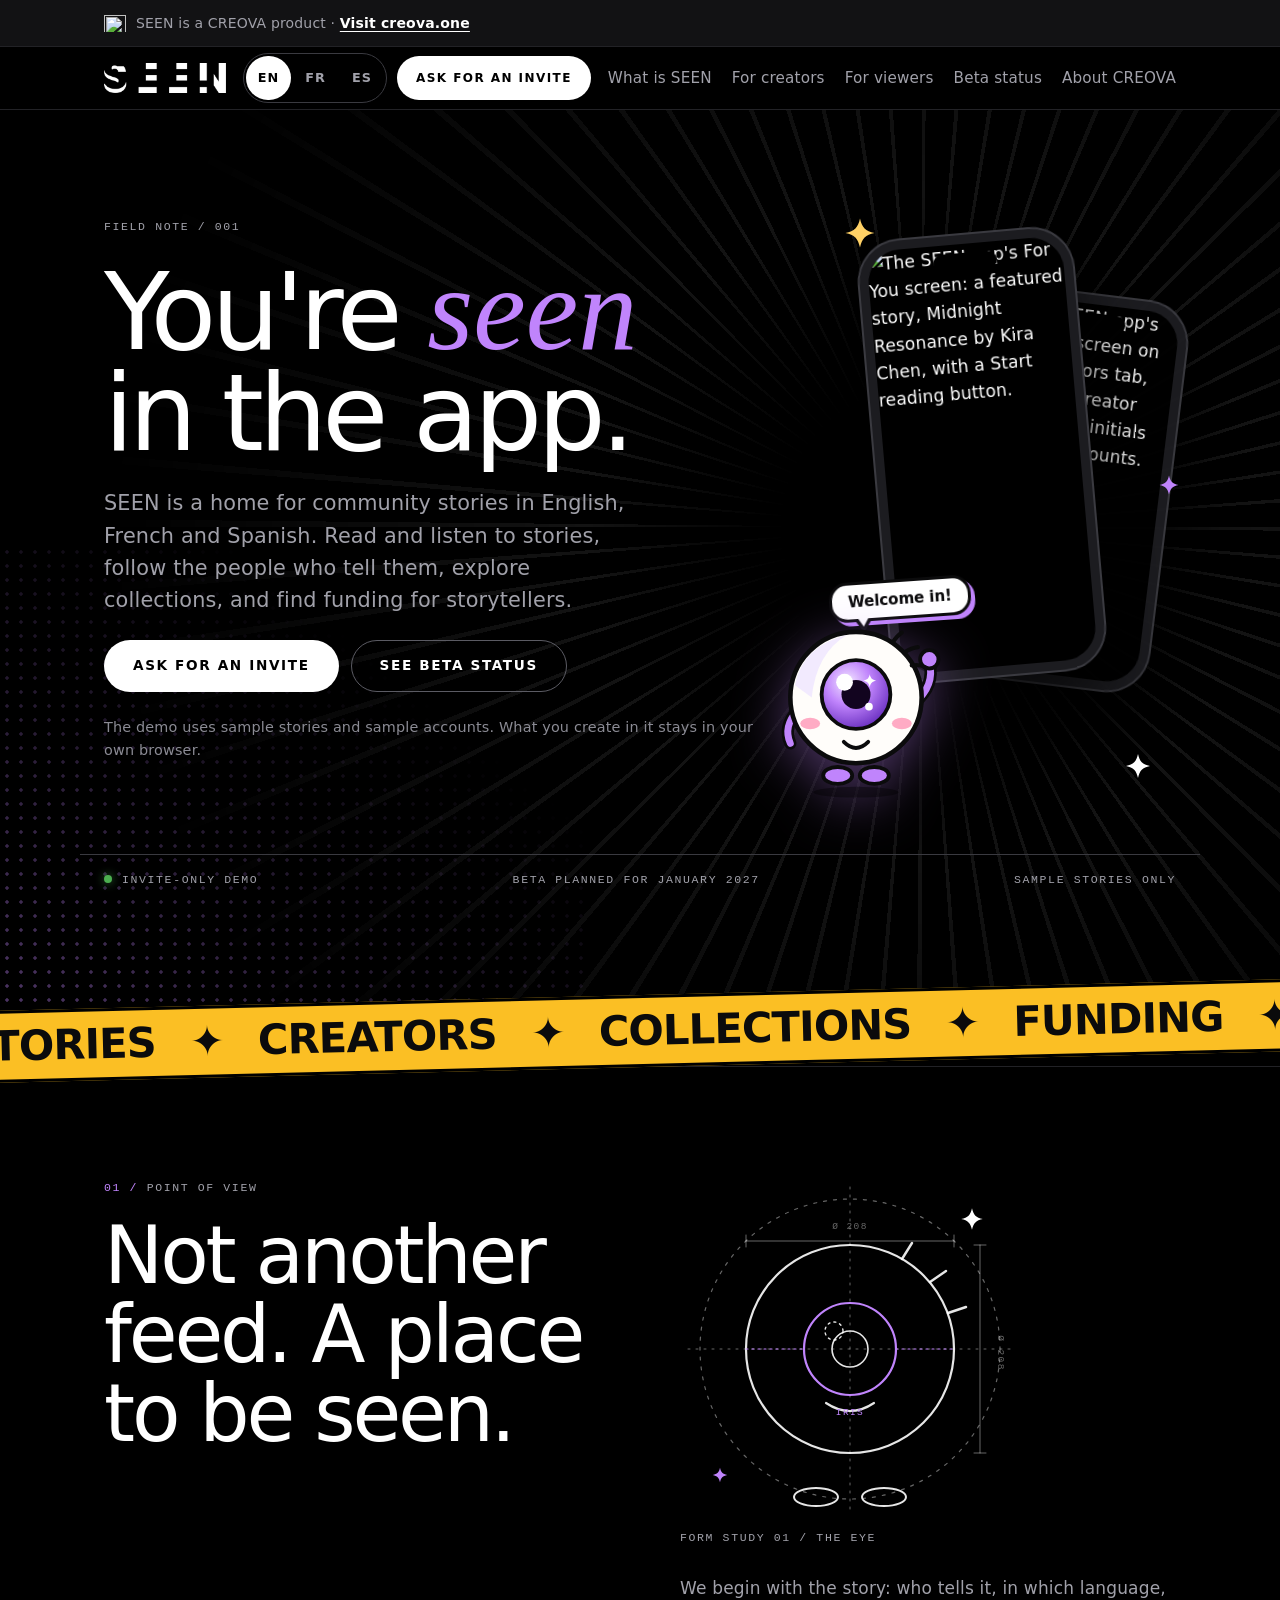
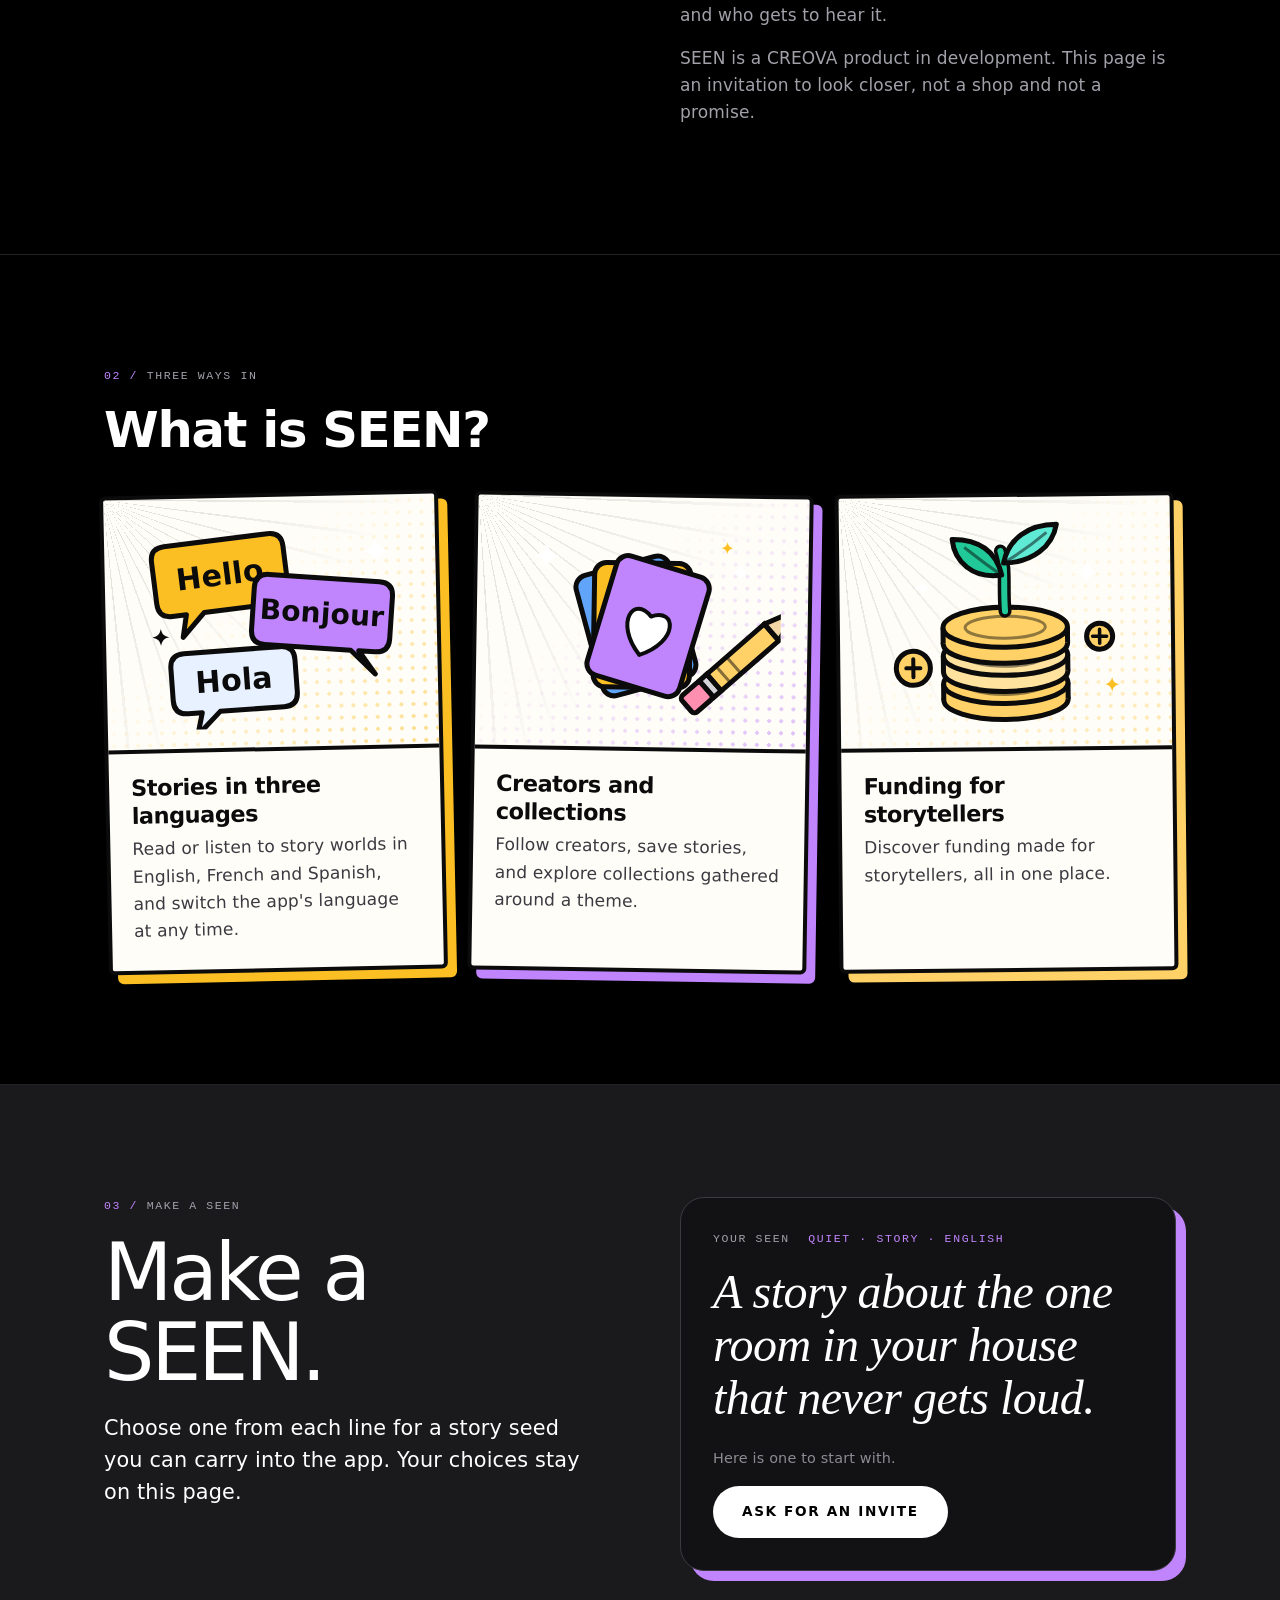
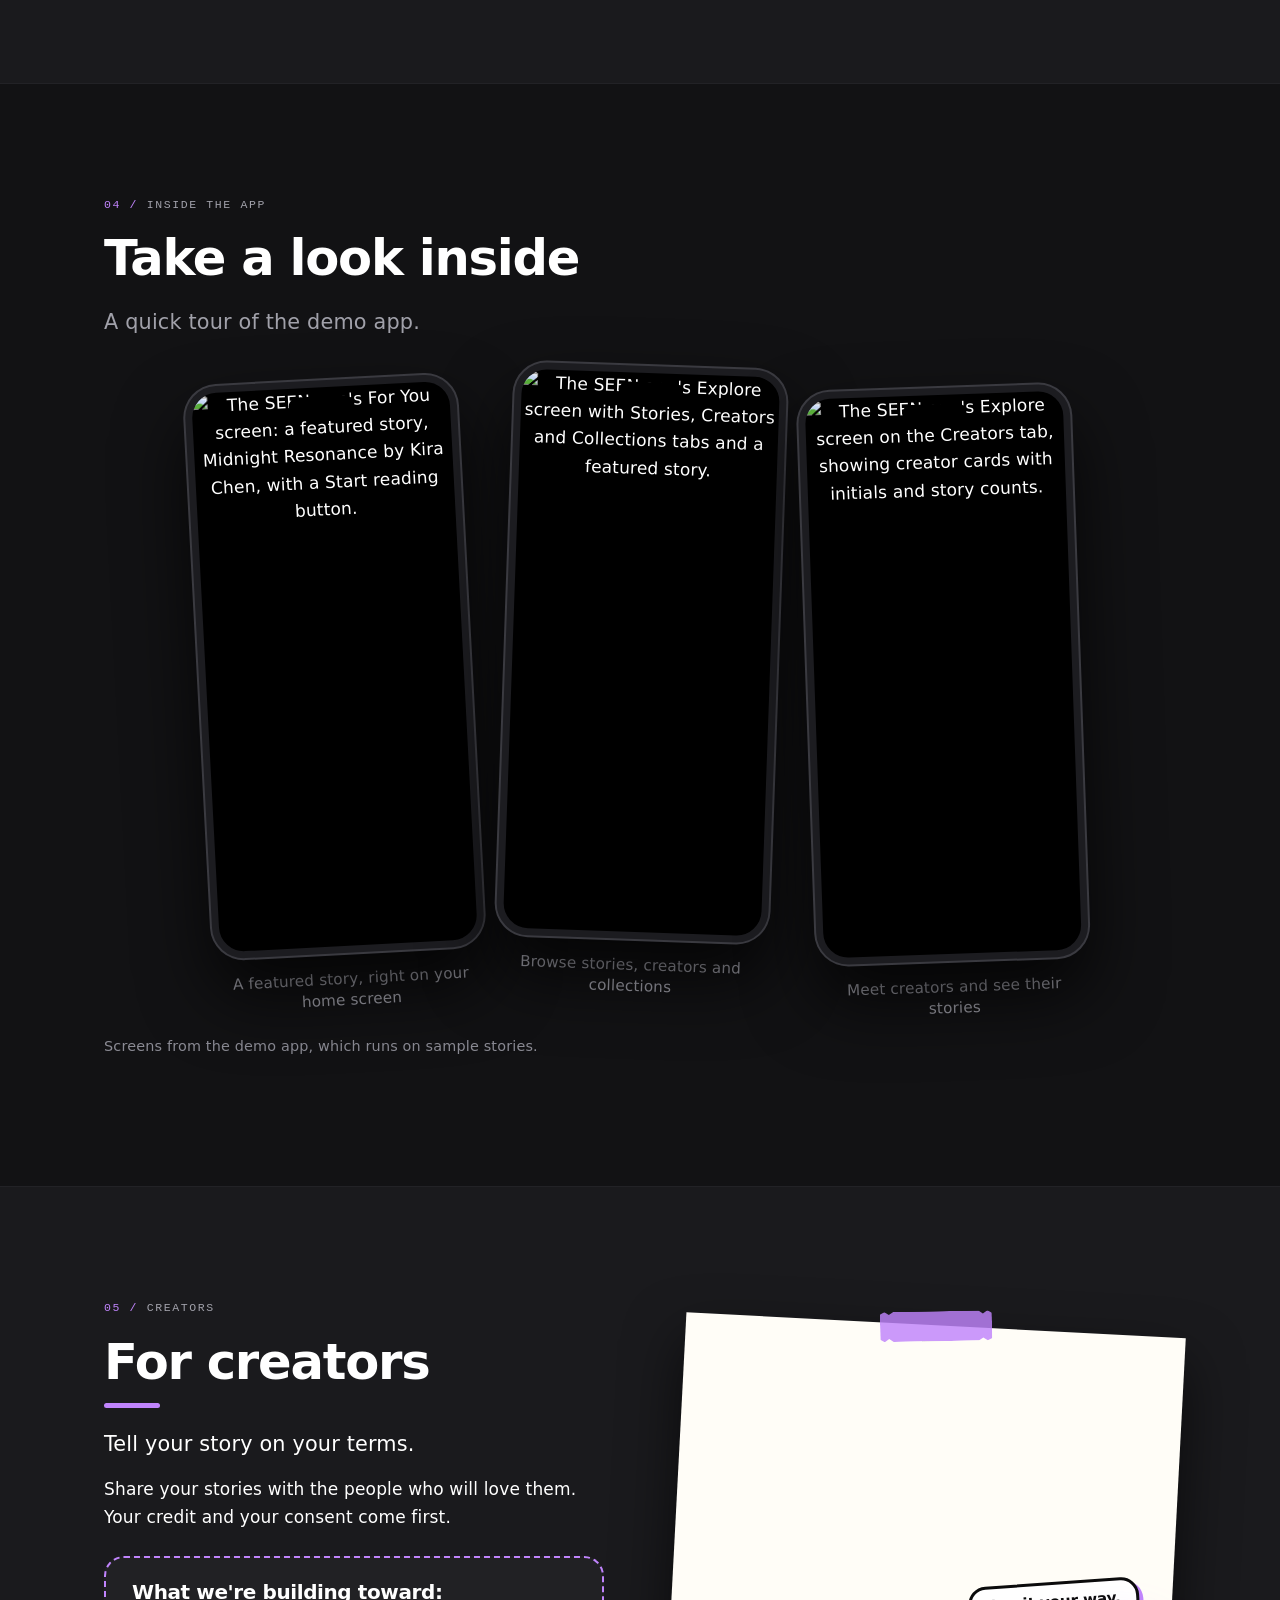
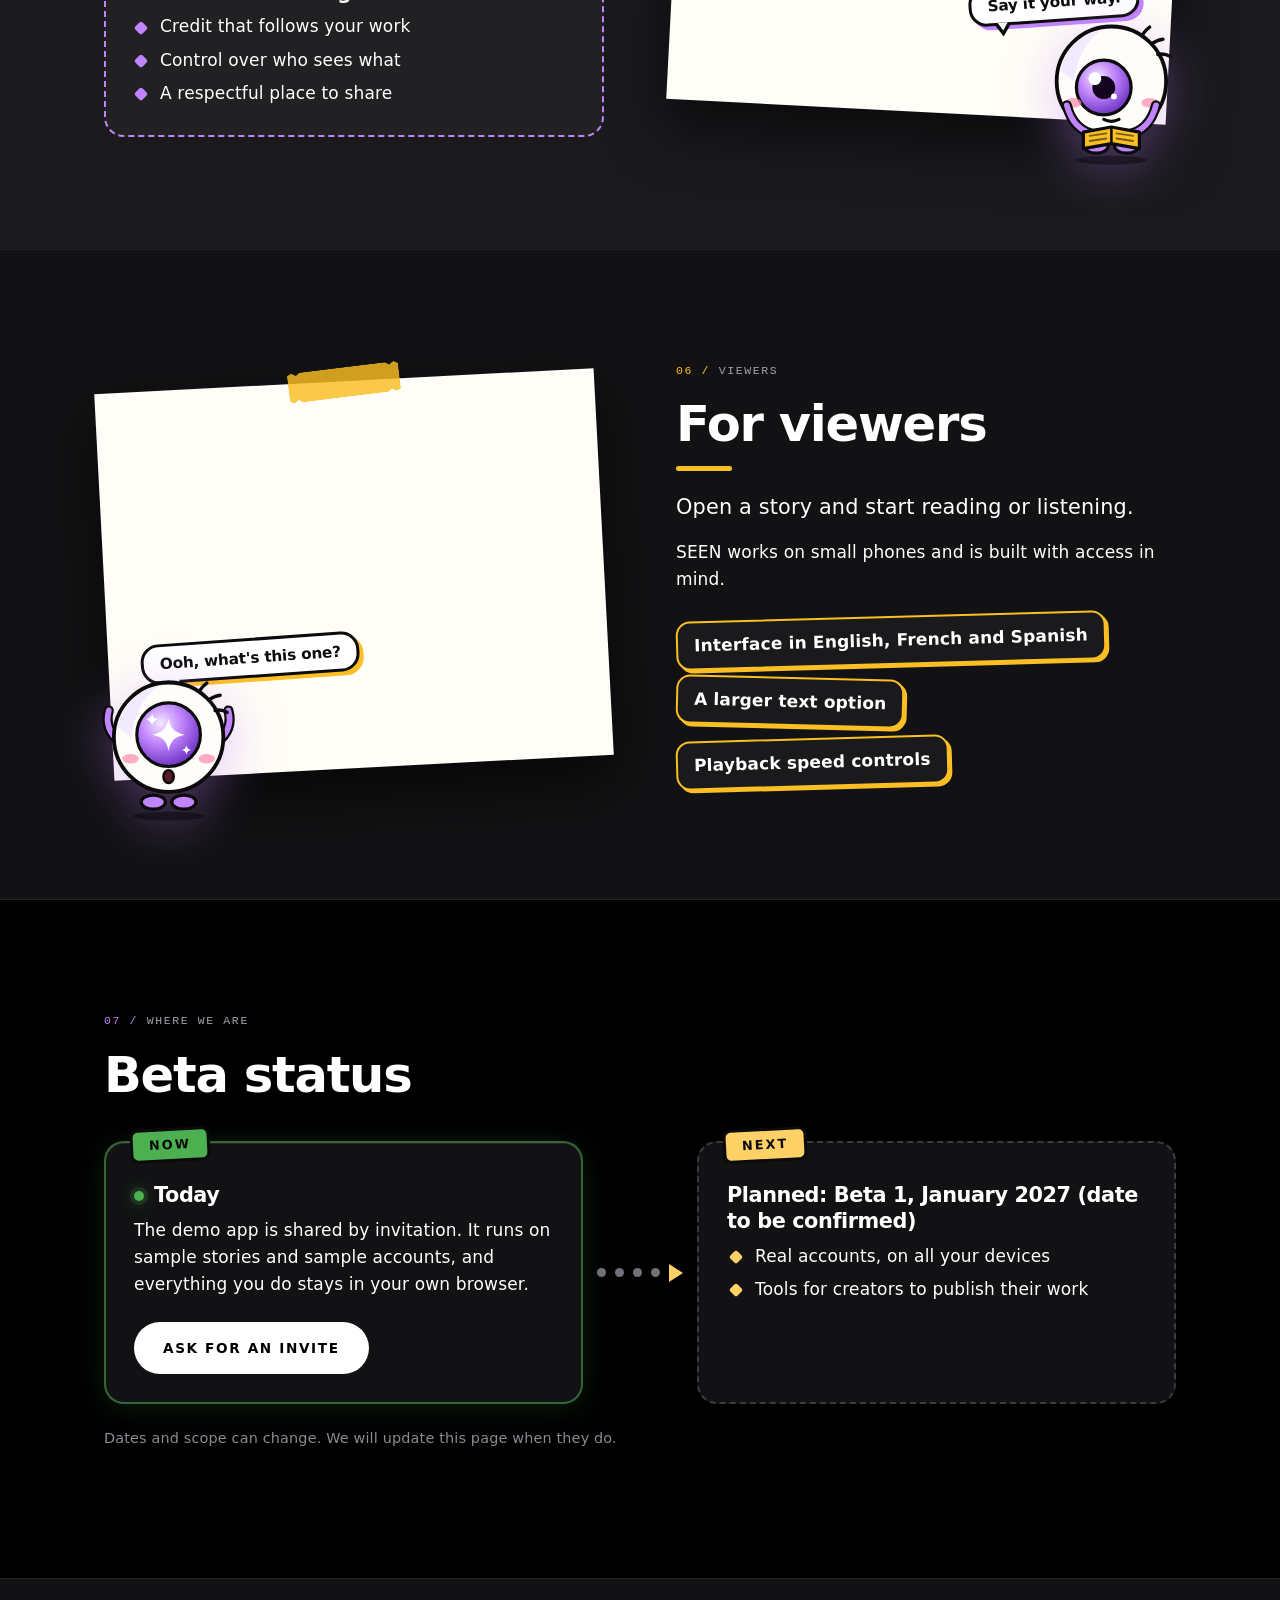
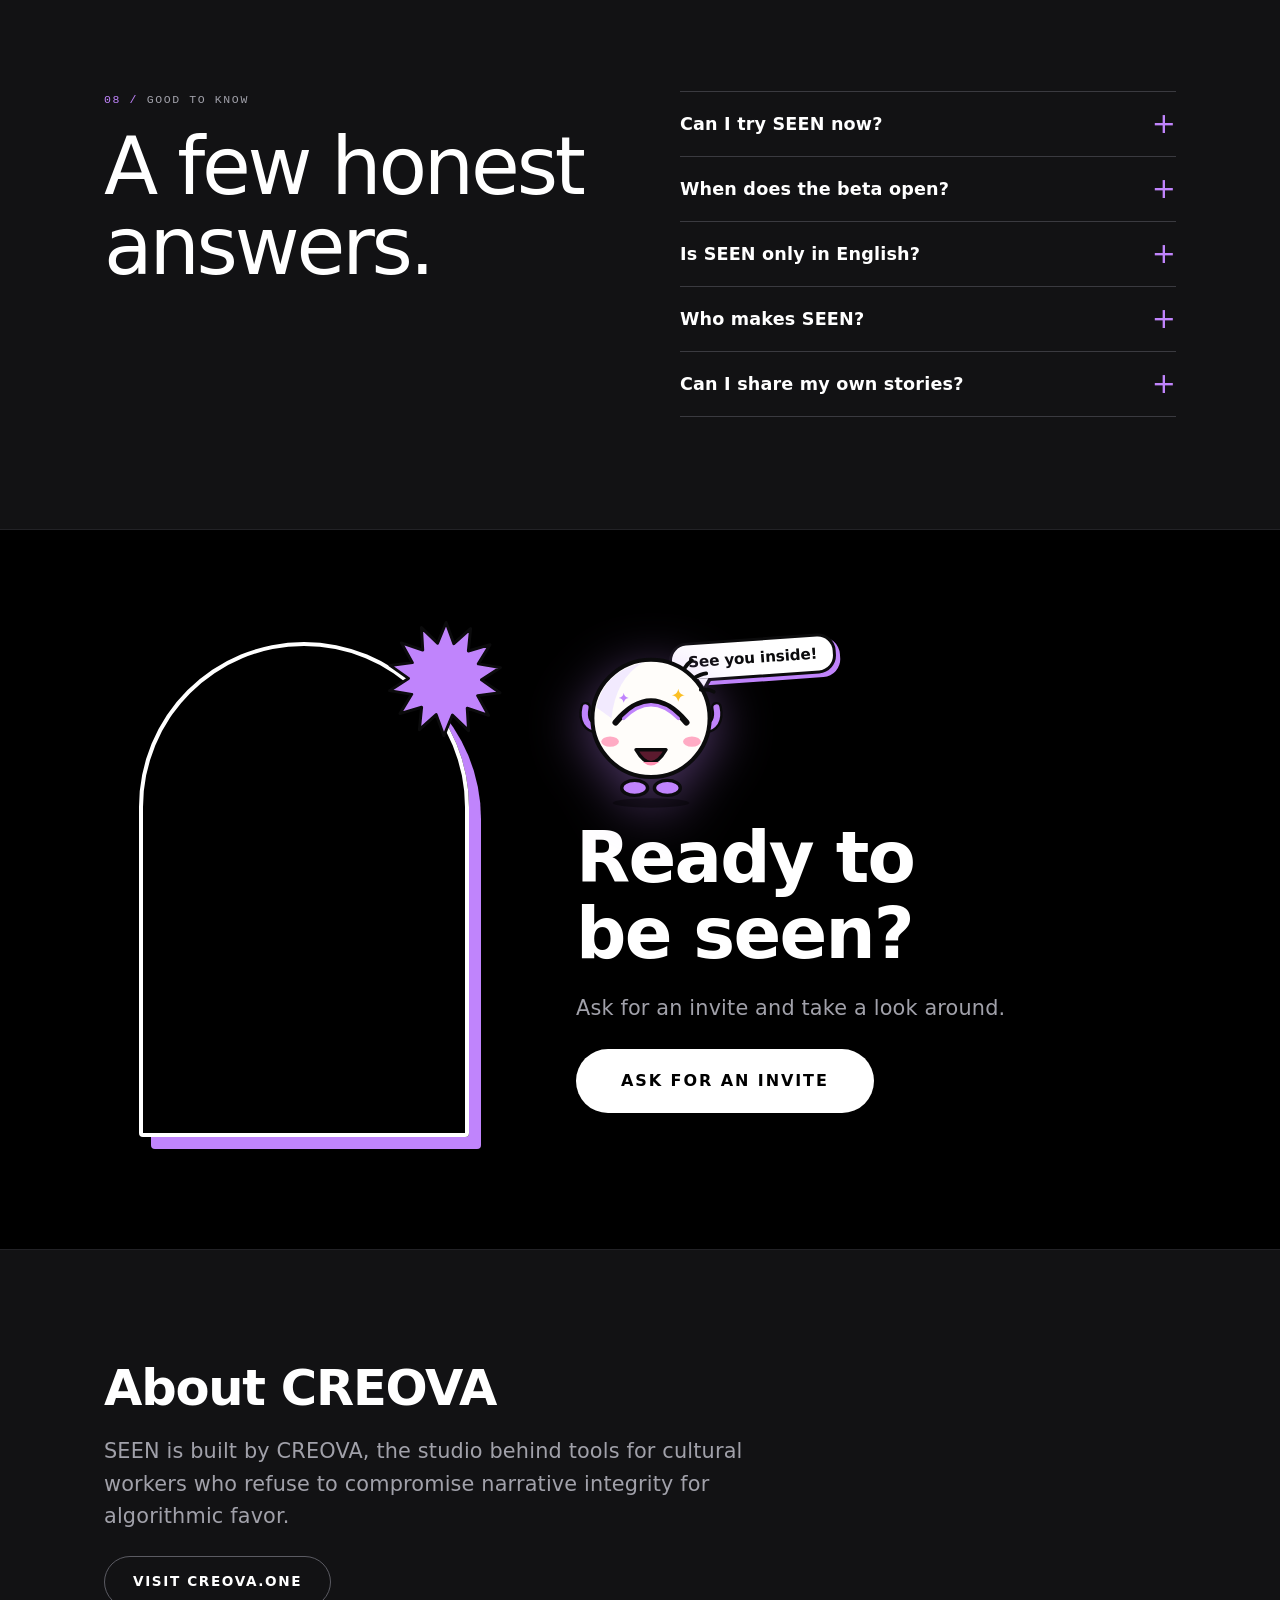
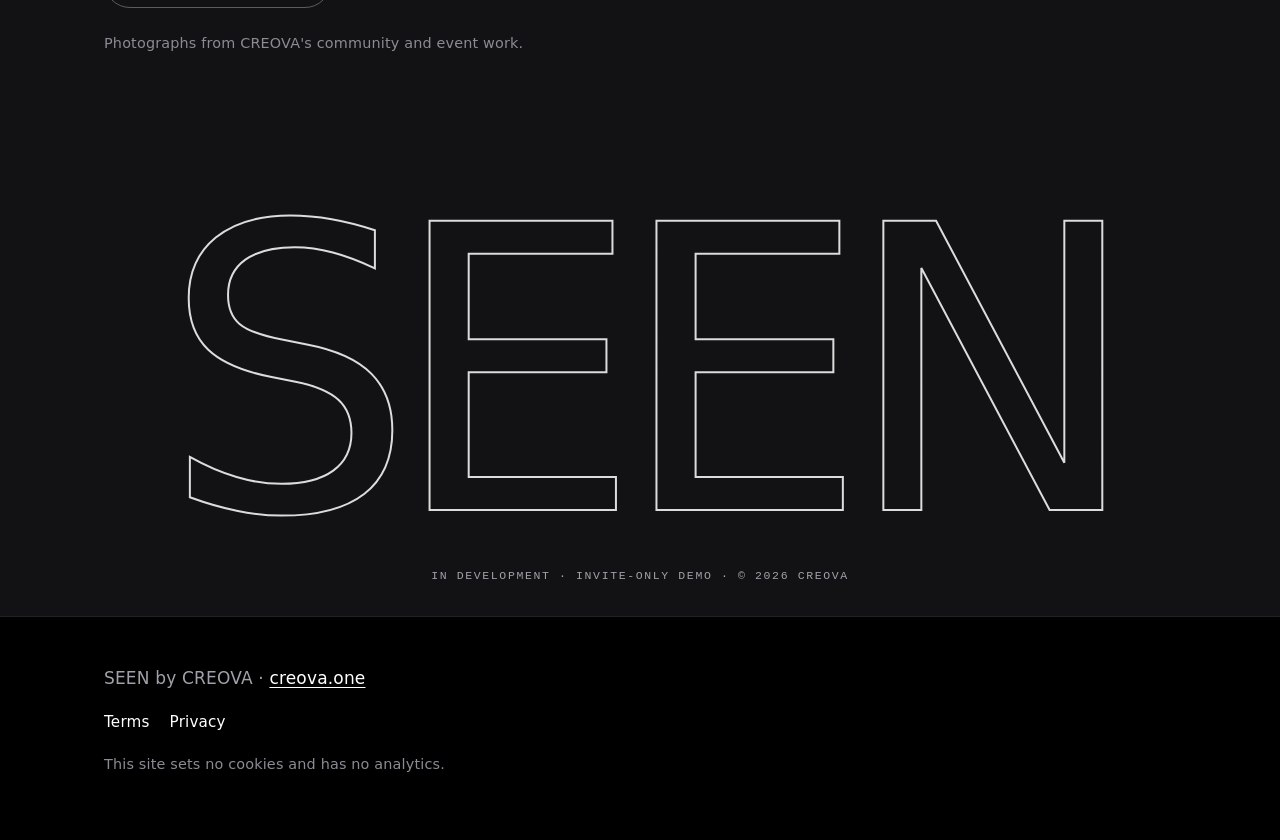
==== commit 5c31c356: "Publish SEEN website" ====
--- a/index.html
+++ b/index.html
@@ -28,6 +28,7 @@
     <script src="site.js" defer></script>
   </head>
   <body>
+    <!--email_off-->
     <a class="skip" href="#main">Skip to content</a>
     <div class="creova-bar">
       <div class="wrap bar-row">
@@ -37,7 +38,7 @@
     </div>
     <header class="site-header">
       <div class="wrap header-row">
-        <a class="wordmark" href="./" aria-label="SEEN">SEEN</a>
+        <a class="wordmark" href="./" aria-label="SEEN"><img src="img/seen-wordmark.png" alt="" width="122" height="30" /></a>
         <div class="header-tools">
           <nav aria-label="Language">
             <ul class="pill"><li><span aria-current="true" lang="en" aria-label="English">EN</span></li><li><a href="fr/" lang="fr" hreflang="fr" aria-label="Français">FR</a></li><li><a href="es/" lang="es" hreflang="es" aria-label="Español">ES</a></li></ul>
@@ -350,5 +351,6 @@
         <p class="note">This site sets no cookies and has no analytics.</p>
       </div>
     </footer>
+    <!--/email_off-->
   </body>
 </html>
--- a/styles.css
+++ b/styles.css
@@ -55,7 +55,8 @@
 .bar-row img { flex-shrink: 0; }
 .site-header { position: sticky; top: 0; z-index: 10; background: rgba(0, 0, 0, 0.92); -webkit-backdrop-filter: blur(10px); backdrop-filter: blur(10px); border-bottom: 1px solid var(--border); }
 .header-row { display: flex; flex-wrap: wrap; align-items: center; justify-content: space-between; gap: 0 16px; padding-top: 6px; padding-bottom: 6px; }
-.wordmark { font-family: var(--font-display); font-weight: 700; letter-spacing: 0.35em; text-decoration: none; min-height: 44px; display: inline-flex; align-items: center; font-size: 1.1rem; }
+.wordmark { text-decoration: none; min-height: 44px; display: inline-flex; align-items: center; }
+.wordmark img { height: 30px; width: auto; display: block; }
 .header-tools { display: flex; align-items: center; gap: 10px; }
 .main-nav { order: 3; width: 100%; }
 @media (min-width: 900px) { .main-nav { order: 0; width: auto; } }
